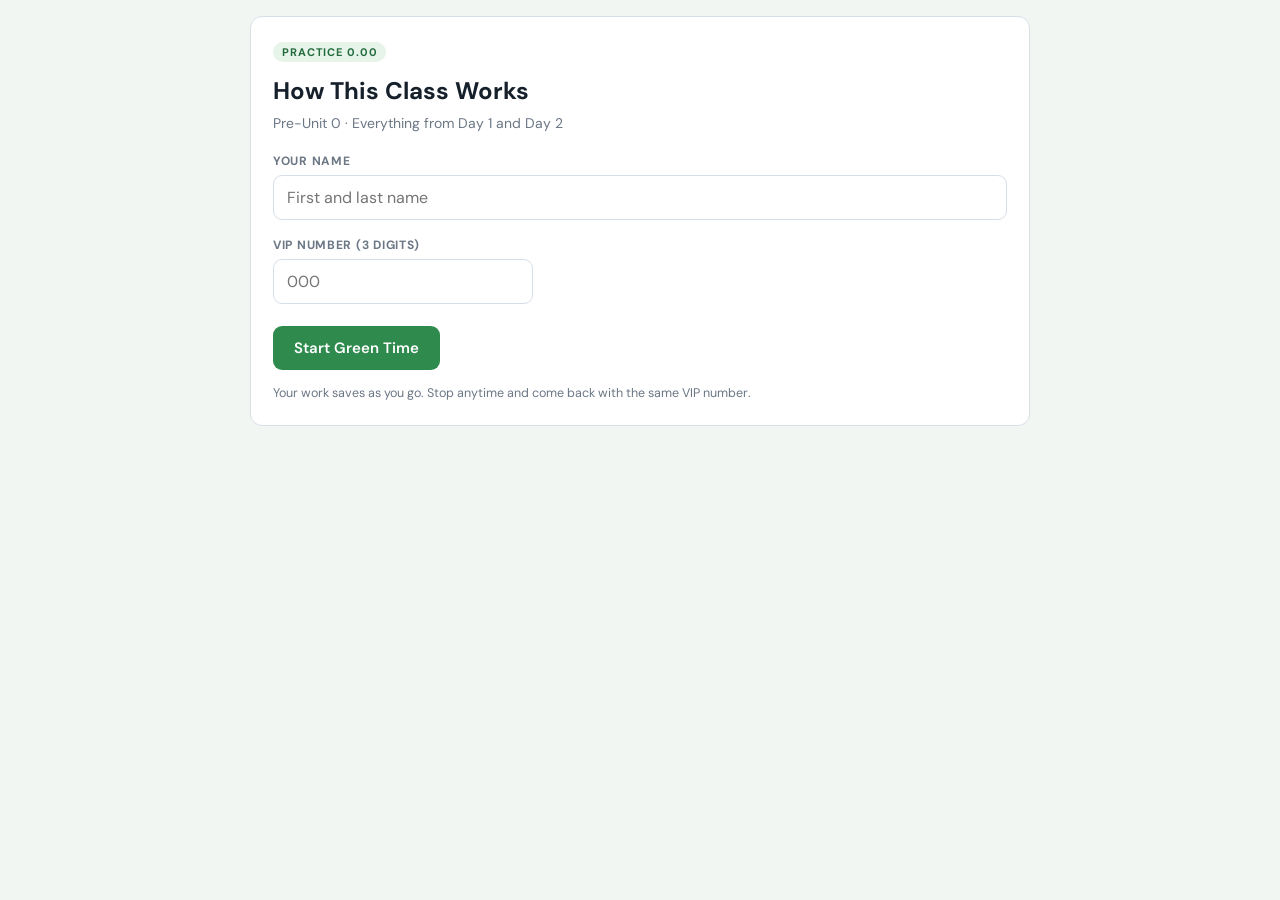
==== 0-00.html @ 8c8bc16c "Move each lesson into its matching filename; restore direct hub links Each practice file held a diff" ====
<!DOCTYPE html>
<html lang="en">
<head>
<meta charset="UTF-8">
<meta name="viewport" content="width=device-width, initial-scale=1">
<title>Practice 0.00 — How This Class Works</title>
<style>
  @import url('https://fonts.googleapis.com/css2?family=DM+Sans:wght@400;500;600;700&display=swap');
  :root{
    --ink:#15202b; --muted:#6b7785; --line:#d8dee6; --paper:#fff; --wash:#f2f6f3;
    --green:#2f8a4e; --green-soft:#e6f4ea; --green-deep:#236b3c;
    --blue:#2f6fd0; --blue-soft:#e8f0fc;
    --red:#c53d3d; --red-soft:#fdeceb;
    --gold:#e6a700; --gold-soft:#fff6dd;
    --violet:#6b4fbb; --violet-soft:#efeafc;
  }
  *{box-sizing:border-box;margin:0;padding:0}
  body{font-family:'DM Sans',system-ui,sans-serif;background:var(--wash);color:var(--ink);line-height:1.5;padding:16px}
  .shell{max-width:780px;margin:0 auto}
  .bar{background:var(--paper);border:1px solid var(--line);border-radius:12px;padding:12px 16px;margin-bottom:14px;display:flex;justify-content:space-between;align-items:center;gap:12px;flex-wrap:wrap}
  .who{font-size:13px;color:var(--muted)} .who b{color:var(--ink)}
  .code{font-size:11px;font-weight:700;letter-spacing:.08em;text-transform:uppercase;color:var(--green-deep);background:var(--green-soft);padding:3px 9px;border-radius:20px}
  .track{height:6px;background:var(--line);border-radius:6px;overflow:hidden;margin-top:10px;width:100%}
  .track > div{height:100%;background:var(--green);width:0;transition:width .3s}
  .card{background:var(--paper);border:1px solid var(--line);border-radius:12px;padding:22px;margin-bottom:14px}
  h1{font-size:24px;font-weight:700;margin-bottom:4px}
  h2{font-size:19px;font-weight:700;margin-bottom:10px}
  .sub{color:var(--muted);font-size:14px;margin-bottom:18px}
  .teach{background:var(--gold-soft);border-left:4px solid var(--gold);padding:12px 14px;border-radius:0 8px 8px 0;font-size:14px;margin-bottom:18px;white-space:pre-line}
  .extbanner{background:var(--violet-soft);border-left:4px solid var(--violet);padding:12px 14px;border-radius:0 8px 8px 0;font-size:14px;margin-bottom:18px}
  .q{border-top:1px solid var(--line);padding-top:16px;margin-top:16px}
  .q:first-of-type{border-top:0;padding-top:0;margin-top:0}
  .qnum{font-size:11px;font-weight:700;color:var(--muted);letter-spacing:.06em;margin-bottom:5px}
  .prompt{font-size:16px;margin-bottom:12px;white-space:pre-line}
  .choices{display:flex;flex-direction:column;gap:8px}
  .choice{border:1.5px solid var(--line);border-radius:9px;padding:11px 14px;cursor:pointer;font-size:15px;background:var(--paper);text-align:left;transition:.12s;font-family:inherit}
  .choice:hover{border-color:var(--green)}
  .choice.sel{border-color:var(--green);background:var(--green-soft);font-weight:600}
  input[type=text]{width:100%;max-width:260px;padding:11px 13px;border:1.5px solid var(--line);border-radius:9px;font-size:16px;font-family:inherit}
  input[type=text]:focus,textarea:focus{outline:none;border-color:var(--green)}
  textarea{width:100%;min-height:90px;padding:11px 13px;border:1.5px solid var(--line);border-radius:9px;font-size:15px;font-family:inherit;resize:vertical}
  .hint{font-size:12.5px;color:var(--muted);margin-top:6px}
  .keypad{display:flex;gap:6px;margin-top:8px;flex-wrap:wrap}
  .key{font-family:inherit;font-size:17px;font-weight:600;line-height:1;background:var(--green-soft);
       border:1.5px solid #bcdcc7;color:var(--green-deep);border-radius:8px;padding:7px 14px;cursor:pointer}
  .key:hover{background:#d5ecdd;border-color:var(--green)}
  .key:active{transform:translateY(1px)}
  .keylab{font-size:11.5px;color:var(--muted);align-self:center;margin-right:2px}
  .row{display:flex;gap:10px;align-items:center;flex-wrap:wrap;margin-top:22px}
  button{font-family:inherit;font-size:15px;font-weight:600;border-radius:9px;padding:11px 20px;border:1.5px solid transparent;cursor:pointer;transition:.12s}
  .primary{background:var(--green);color:#fff} .primary:hover{background:var(--green-deep)}
  .primary:disabled{background:#a9c9b5;cursor:not-allowed}
  .ghost{background:var(--paper);border-color:var(--line);color:var(--ink)} .ghost:hover{border-color:var(--muted)}
  .spacer{flex:1}
  .savenote{font-size:12.5px;color:var(--green);font-weight:600}
  .slidelist{display:flex;flex-direction:column;gap:8px;margin:16px 0}
  .chip{display:flex;align-items:center;gap:12px;border:1.5px solid var(--line);border-radius:9px;padding:11px 14px;cursor:pointer;background:var(--paper)}
  .chip:hover{border-color:var(--muted)}
  .chip .mark{font-size:18px;width:24px;text-align:center;flex-shrink:0}
  .chip .lbl{flex:1;font-size:14.5px} .chip .cnt{font-size:12px;color:var(--muted)}
  .chip.ok{background:var(--green-soft);border-color:#b7ddc4} .chip.ok .mark{color:var(--green)}
  .chip.bad{background:var(--red-soft);border-color:#f2c3c0} .chip.bad .mark{color:var(--red)}
  .chip.wait{background:var(--gold-soft);border-color:#ecd79a}
  .chip.ext{background:var(--violet-soft);border-color:#cfc2f0} .chip.ext .mark{color:var(--violet)}
  .score{font-size:44px;font-weight:700;line-height:1}
  .scorelab{font-size:13px;color:var(--muted);text-transform:uppercase;letter-spacing:.06em}
  .field{margin-bottom:16px}
  .field label{display:block;font-size:12px;font-weight:700;text-transform:uppercase;letter-spacing:.06em;color:var(--muted);margin-bottom:5px}
  .err{color:var(--red);font-size:13px;font-weight:600;margin-top:8px}
  .bigcheck{font-size:56px;text-align:center;margin-bottom:8px}
  .center{text-align:center}
  .hide{display:none}
  code.work{font-family:ui-monospace,Menlo,Consolas,monospace;background:#f4f6f8;padding:2px 5px;border-radius:4px;font-size:14px}
</style>
</head>
<body>
<div class="shell">

  <div id="startScreen" class="card">
    <span class="code" id="startCode"></span>
    <h1 style="margin-top:10px" id="startTitle"></h1>
    <p class="sub" id="startSub"></p>
    <div class="field">
      <label for="nameIn">Your name</label>
      <input type="text" id="nameIn" style="max-width:100%" placeholder="First and last name" autocomplete="off">
    </div>
    <div class="field">
      <label for="vipIn">VIP number (3 digits)</label>
      <input type="text" id="vipIn" inputmode="numeric" maxlength="3" placeholder="000" autocomplete="off">
    </div>
    <div id="resumeNote" class="teach hide"></div>
    <div id="startErr" class="err hide"></div>
    <div class="row"><button class="primary" id="startBtn">Start Green Time</button></div>
    <p class="hint" style="margin-top:14px">Your work saves as you go. Stop anytime and come back with the same VIP number.</p>
  </div>

  <div id="practiceScreen" class="hide">
    <div class="bar">
      <div class="who"><b id="barName"></b> · VIP <span id="barVip"></span></div>
      <span class="code" id="barCode"></span>
      <div class="track"><div id="progressFill"></div></div>
    </div>
    <div class="card" id="slideCard"></div>
    <div class="row" style="margin-top:0">
      <button class="ghost" id="backBtn">← Back</button>
      <button class="primary" id="nextBtn">Next →</button>
      <div class="spacer"></div>
      <span class="savenote" id="saveNote"></span>
      <button class="ghost" id="exitBtn">Save &amp; exit</button>
    </div>
  </div>

  <div id="reviewScreen" class="hide">
    <div class="card">
      <h2>How did you do?</h2>
      <p class="sub">Tap any slide to go back and fix it. Nothing is turned in until you press the button at the bottom.</p>
      <div style="display:flex;align-items:baseline;gap:10px;margin-bottom:6px">
        <span class="score" id="scoreNum"></span><span class="scorelab">correct</span>
      </div>
      <div class="slidelist" id="slideList"></div>
      <div class="teach" id="reviewNote"></div>
      <div class="row">
        <button class="ghost" id="reviewBackBtn">← Keep working</button>
        <div class="spacer"></div>
        <button class="primary" id="submitBtn">Turn in to Mr. Landy</button>
      </div>
      <div id="submitErr" class="err hide"></div>
    </div>
  </div>

  <div id="doneScreen" class="hide">
    <div class="card center">
      <div class="bigcheck">✅</div>
      <h2>Turned in!</h2>
      <p class="sub" id="doneSub"></p>
      <div class="teach" style="text-align:left" id="doneDetail"></div>
    </div>
  </div>

</div>

<script>
/* ==========================================================================
   EDIT ONLY THIS BLOCK TO MAKE A NEW PRACTICE SET.
   Add  extension: true  to a slide and it becomes a bonus slide:
   it still gets graded, but it does NOT count against the student's score.
   ========================================================================== */

const SUBMIT_URL = "https://script.google.com/macros/s/AKfycbzJxzE8FRVF7gA6vPOzcuPAqBF7y_oeBMVpifKrhJ--yGqUfGN-WADMdbX23rCjoY0P/exec"; // ← paste your Apps Script /exec URL here

// Symbol buttons shown under every typed-answer box (they aren't on a keyboard).
// Override per question with  keys:["÷","½"]  or switch them off with  keys:[]
const DEFAULT_KEYS = [];

const LESSON = {
  code: "0.00",
  title: "How This Class Works",
  subtitle: "Pre-Unit 0 \u00b7 Everything from Day 1 and Day 2",

  slides: [

    { title: "The Three Times",
      teach: "Blue = Focus. Green = Collaborate. Red = Assess.",
      questions: [
        { type:"mc", prompt:"Blue Time is for...", choices:["Warm up and the lesson","Practice work","Quizzes and tests","Free time"], answer:0 },
        { type:"mc", prompt:"Green Time is for...", choices:["The warm up","Practice work","Exit tickets and quizzes","Lining up"], answer:1 },
        { type:"mc", prompt:"Red Time is for...", choices:["Learning something new","Practice work","Exit tickets, quizzes, and tests","Snacks"], answer:2 }
      ]},

    { title: "What can I do, and when?",
      questions: [
        { type:"mc", prompt:"During Red Time, can you get out of your seat?", choices:["Yes","No","If you really need to","Only for the trash"], answer:1 },
        { type:"mc", prompt:"During which time can you work with friends?", choices:["Blue Time","Green Time","Red Time","All of them"], answer:1 }
      ]},

    { title: "Bathroom Boxes",
      teach: "Going during Blue Time costs the MOST boxes. That is on purpose \u2014 Blue Time is when you are being taught something new, and that is the worst time to miss.",
      questions: [
        { type:"mc", prompt:"How many bathroom boxes do you fill in if you go during GREEN Time?", choices:["1","2","3","0"], answer:0 },
        { type:"mc", prompt:"How many boxes if you go during BLUE Time?", choices:["1","2","3","0"], answer:2 },
        { type:"mc", prompt:"Which time costs you the FEWEST boxes?", choices:["Blue Time","Green Time","Red Time","They all cost the same"], answer:1 }
      ]},

    { title: "Hearts, Checks, and your score",
      teach: "Your SCORE is not your GRADE. Your score is hearts minus checks. Then you look up that score on the scale to find your grade.",
      questions: [
        { type:"mc", prompt:"Which of these is TRUE about hearts?", choices:["There is no single way to earn one \u2014 any great choice can","You only get them for correct answers","You only get them for being quiet","Everyone gets the same number each day"], answer:0 },
        { type:"mc", prompt:"What does a check mean?", choices:["You failed the assignment","Check yourself \u2014 that choice needs fixing","You were absent","You lost a heart forever"], answer:1 },
        { type:"text", prompt:"You have 6 hearts and 2 checks this week. What is your SCORE?", accept:["4"], hint:"Hearts minus checks." },
        { type:"mc", prompt:"Your score for the week is 4. What Behavior GRADE does that give you?", choices:["4","3.5","3","2.5"], answer:1, hint:"Look at the scale. A score of 2, 3, or 4 all land in the same band." }
      ]},

    { title: "When checks add up",
      teach: "Three numbers worth memorizing: 3 in a day, 4 in a day, 6 in a week.",
      questions: [
        { type:"mc", prompt:"3 checks in ONE day means...", choices:["Nothing yet","Stay in for part of lunch and write an email home","An office referral","You lose all your hearts"], answer:1 },
        { type:"mc", prompt:"4 checks in ONE day means...", choices:["Part of lunch","An office referral","A warning","An email home only"], answer:1 },
        { type:"mc", prompt:"You got 2 checks Monday, 2 Wednesday, and 2 Friday. You never hit 3 in a single day. What happens?", choices:["Nothing \u2014 you never hit 3 in a day","6 in one week means an email home","An office referral","Your score resets"], answer:1 }
      ]},

    { title: "Your grade: three ingredients",
      questions: [
        { type:"mc", prompt:"Academic Responsibility is about...", choices:["How you act in class","The work you turn in \u2014 how much, and how on time","Your exam scores","Your attendance"], answer:1 },
        { type:"mc", prompt:"Your Behavior grade comes from...", choices:["Your VIP score \u2014 hearts minus checks","Your exam average","How quiet you are","Your homework"], answer:0 },
        { type:"mc", prompt:"Which one affects your GPA?", choices:["Academic Responsibility","Behavior","Summative","All three equally"], answer:2 }
      ]},

    { title: "Getting help",
      questions: [
        { type:"mc", prompt:"You need help during Green Time. What do you do?", choices:["Shout your teacher's name","Walk up to the desk and ask","Write your name on the queue and keep working","Sit and wait silently"], answer:2 },
        { type:"mc", prompt:"Before your teacher helps you, what must you have already done?", choices:["Asked three friends","Tried it on paper or a whiteboard first","Finished everything else","Raised your hand for five minutes"], answer:1 },
        { type:"mc", prompt:"TRUE or FALSE: saying \"that is unfair\" in a calm voice in front of the whole class is fine.", choices:["True \u2014 calm is what matters","False \u2014 in front of the class is squawking, even in a calm voice"], answer:1 }
      ]},

    { title: "Your body and the calm room",
      questions: [
        { type:"mc", prompt:"Can you put your feet on a chair?", choices:["Yes, if nobody is using it","Only your own chair","Never \u2014 feet stay on the floor","Only during Green Time"], answer:2 },
        { type:"mc", prompt:"When is it okay to shout out an answer?", choices:["Whenever you know it","Never, no exceptions","When your teacher's hand is by their ear","During Green Time"], answer:2 }
      ]},

    { title: "Screens",
      questions: [
        { type:"mc", prompt:"Your teacher walks past your desk. What should you NOT do?", choices:["Keep working","Close a window or switch tabs","Look up","Ask a question"], answer:1 },
        { type:"mc", prompt:"Playing a computer game earns you...", choices:["A warning the first time","1 check","3 checks immediately","Nothing if you close it fast"], answer:2 }
      ]},

    { title: "Materials, pencils, and leaving",
      questions: [
        { type:"mc", prompt:"The entry music stops and your notebook is still in your backpack. Are you ready?", choices:["Yes, you have it with you","No \u2014 it has to be OUT on your desk","Only if you get it out fast","Only on the first day"], answer:1 },
        { type:"mc", prompt:"You forgot a pencil. What is the routine on your way in?", choices:["Ask a friend for one","Sign the sheet, take a pencil, sit down","Ask your teacher for one","Work without it"], answer:1 },
        { type:"mc", prompt:"Do you have to give that borrowed pencil back?", choices:["Yes, at the end of class","Yes, the next day","No \u2014 it is yours to keep","Only if you signed the sheet"], answer:2 }
      ]},

    { title: "Leaving class",
      teach: "Your teacher calls coordinates: \"if your x coordinate is 3, you can line up.\" But only if you are ready.",
      questions: [
        { type:"mc", prompt:"Your coordinate gets called. Before you can line up, you must be...", choices:["Just packed up","Packed up, area clear, standing behind your desk, chair tucked in","Sitting quietly with your hand up","First to the door"], answer:1 },
        { type:"mc", prompt:"Class already started and you walk in late. What do you do?", choices:["Explain why you are late","Slide in silently and do not interrupt","Wait outside until the lesson ends","Ask what you missed right away"], answer:1 }
      ]},

    { title: "GT Experts",
      teach: "The most trusted job in the room. Not everyone earns it on a given day, but anyone can.",
      questions: [
        { type:"mc", prompt:"How do you become an Expert?", choices:["Finish first","Raise your hand and ask","Finish your work, silently show your green screen, get a thumbs up","Get every question right"], answer:2 },
        { type:"mc", prompt:"A real Expert...", choices:["Shows them the answer","Asks questions \u2014 never tells","Does the first problem for them","Writes the steps on their paper"], answer:1 },
        { type:"mc", prompt:"A classmate is stuck. What is a good first question?", choices:["\"Want me to just do it for you?\"","\"What do you have so far?\"","\"This one is easy, watch.\"","\"Did you even try?\""], answer:1 },
        { type:"mc", prompt:"You coached someone and they still do not get it. What do you do?", choices:["Keep going until they understand","Do it for them so they can move on","Put a * next to their name so the teacher comes over","Erase their name from the queue"], answer:2 }
      ]},

    { title: "Explain it",
      questions: [
        { type:"written", prompt:"You finished your work early and earned an Expert badge. A classmate is stuck. Describe exactly what you do, step by step \u2014 and name one thing you must NOT do.",
          hint:"Your teacher reads this one. At least four sentences." }
      ]},

    { title: "Challenge Zone",
      extension: true,
      questions: [
        { type:"mc", prompt:"A grade of 4 means...", choices:["You passed","Outstanding \u2014 you did extra, or you are a role model","You did exactly what was expected","You need a lot of help"], answer:1 },
        { type:"mc", prompt:"Can you toss a paper ball into the trash can?", choices:["Yes, it is just trash","Only during Green Time","No \u2014 if it flies, it dies, even into the trash","Only if you make the shot"], answer:2 },
        { type:"mc", prompt:"What should you type when you ask AI for help?", choices:["\"Give me the answer to number 4.\"","\"Don't give me the answer. Help me find it.\"","\"Do my homework.\"","\"Is this right? Just say yes or no.\""], answer:1 },
        { type:"mc", prompt:"You think your teacher missed a heart you earned. What do you do?", choices:["Ask out loud right away","Ask again until they say yes","Signal silently one time and accept the answer","Write it on your VIP yourself"], answer:2 },
        { type:"text", prompt:"Your score this week is 5 hearts minus 3 checks. What is your score?", accept:["2"] },
        { type:"mc", prompt:"So what Behavior grade does that score give you?", choices:["4","3.5","3","2"], answer:1 },
        { type:"mc", prompt:"Tricky one. You have 8 hearts and 3 checks. Your score is 5 \u2014 but do you get a 4?", choices:["Yes, 5 or more is always a 4","No \u2014 a 4 also needs 1 check or fewer","Yes, checks do not matter for a 4","No, you need 6 or more"], answer:1 },
        { type:"text", prompt:"Fill in the blank from the daily chant: \"Eyes up. Hearts up. Minds ______.\"", accept:["sharp"] }
      ]}

  ]
};

/* ==========================================================================
   ENGINE — nothing below here needs editing.
   ========================================================================== */
const el = id => document.getElementById(id);
const S = { name:"", vip:"", idx:0, answers:{}, submitted:false };
const keyFor = vip => `landy_practice_${LESSON.code}_${vip}`;

function save(){
  try{
    localStorage.setItem(keyFor(S.vip), JSON.stringify({
      name:S.name, vip:S.vip, idx:S.idx, answers:S.answers,
      submitted:S.submitted, saved:new Date().toISOString()
    }));
    flashSaved();
  }catch(e){}
}
function load(vip){
  try{ const raw = localStorage.getItem(keyFor(vip)); return raw ? JSON.parse(raw) : null; }catch(e){ return null; }
}
let flashTimer;
function flashSaved(){
  const n = el('saveNote'); if(!n) return;
  n.textContent = "Saved ✓"; clearTimeout(flashTimer);
  flashTimer = setTimeout(()=>{ n.textContent=""; }, 1600);
}

function normalize(s){
  return String(s).toLowerCase().trim()
    .replace(/,/g,"").replace(/\s+/g,"")
    .replace(/÷/g,"/").replace(/dividedby/g,"/")
    .replace(/remainder/g,"r");
}
function isCorrect(q,val){
  if(q.type === "written") return null;
  if(val === undefined || val === "" || val === null) return false;
  if(q.type === "mc") return Number(val) === q.answer;
  return q.accept.some(a => normalize(a) === normalize(val));
}
const qid = (si,qi) => `s${si}q${qi}`;

function slideStatus(si){
  const sl = LESSON.slides[si];
  let graded=0, right=0, blank=0;
  sl.questions.forEach((q,qi)=>{
    const v = S.answers[qid(si,qi)];
    if(q.type === "written"){ if(!v || !String(v).trim()) blank++; return; }
    graded++;
    if(v === undefined || v === "") blank++;
    else if(isCorrect(q,v)) right++;
  });
  return {graded,right,blank,ext:!!sl.extension};
}
function totals(){
  let g=0,r=0,eg=0,er=0;
  LESSON.slides.forEach((sl,si)=>{
    const st = slideStatus(si);
    if(sl.extension){ eg+=st.graded; er+=st.right; }
    else { g+=st.graded; r+=st.right; }
  });
  return {graded:g,right:r,extGraded:eg,extRight:er};
}

function show(which){
  ['startScreen','practiceScreen','reviewScreen','doneScreen']
    .forEach(id => el(id).classList.toggle('hide', id !== which));
  window.scrollTo(0,0);
}

el('startCode').textContent = "Practice " + LESSON.code;
el('startTitle').textContent = LESSON.title;
el('startSub').textContent = LESSON.subtitle;

el('vipIn').addEventListener('input', e=>{
  e.target.value = e.target.value.replace(/\D/g,'').slice(0,3);
  const v = e.target.value, note = el('resumeNote');
  if(v.length === 3){
    const prev = load(v);
    if(prev && !prev.submitted){
      note.innerHTML = `Welcome back, <b>${escapeHtml(prev.name)}</b> — picking up on slide ${prev.idx+1}.`;
      note.classList.remove('hide');
      if(!el('nameIn').value) el('nameIn').value = prev.name;
      return;
    }
    if(prev && prev.submitted){
      note.textContent = `This VIP already turned in Practice ${LESSON.code}. Starting again replaces it.`;
      note.classList.remove('hide'); return;
    }
  }
  note.classList.add('hide');
});

el('startBtn').onclick = ()=>{
  const name = el('nameIn').value.trim(), vip = el('vipIn').value.trim(), err = el('startErr');
  if(name.length < 2){ err.textContent="Please type your full name."; err.classList.remove('hide'); return; }
  if(vip.length !== 3){ err.textContent="Your VIP number is 3 digits."; err.classList.remove('hide'); return; }
  err.classList.add('hide');
  const prev = load(vip);
  if(prev && !prev.submitted){ S.idx = prev.idx; S.answers = prev.answers || {}; }
  S.name=name; S.vip=vip; S.submitted=false;
  el('barName').textContent=name; el('barVip').textContent=vip;
  el('barCode').textContent="Practice "+LESSON.code;
  show('practiceScreen'); renderSlide();
};

function renderSlide(){
  const si=S.idx, sl=LESSON.slides[si];
  el('progressFill').style.width = (si/LESSON.slides.length*100)+"%";
  const required = LESSON.slides.filter(s=>!s.extension).length;

  let html = `<div class="sub" style="margin-bottom:6px">Slide ${si+1} of ${LESSON.slides.length}</div>`;
  html += `<h2>${escapeHtml(sl.title)}</h2>`;
  const firstExt = LESSON.slides.findIndex(s => s.extension);
  if(sl.extension){
    html += si === firstExt
      ? `<div class="extbanner">🌟 <b>Bonus round.</b> You've finished all ${required} required slides — nice. Nothing from here counts against your score, so swing away.</div>`
      : `<div class="extbanner">🌟 <b>Still bonus.</b> Doesn't count against your score.</div>`;
  }
  if(sl.teach) html += `<div class="teach">${escapeHtml(sl.teach)}</div>`;

  sl.questions.forEach((q,qi)=>{
    const id=qid(si,qi), val=S.answers[id];
    html += `<div class="q"><div class="qnum">QUESTION ${qi+1}</div><div class="prompt">${escapeHtml(q.prompt)}</div>`;
    if(q.type==="mc"){
      html += `<div class="choices">`;
      q.choices.forEach((c,ci)=>{
        html += `<button class="choice ${String(val)===String(ci)?'sel':''}" data-q="${id}" data-c="${ci}">${escapeHtml(c)}</button>`;
      });
      html += `</div>`;
    } else if(q.type==="written"){
      html += `<textarea data-q="${id}" placeholder="Write your answer here...">${escapeHtml(val||"")}</textarea>`;
    } else {
      html += `<input type="text" data-q="${id}" value="${escapeHtml(val||"")}" placeholder="Your answer" autocomplete="off">`;
      const keys = q.keys === undefined ? DEFAULT_KEYS : q.keys;
      if(keys && keys.length){
        html += `<div class="keypad"><span class="keylab">Tap to insert:</span>`;
        keys.forEach(k => { html += `<button class="key" data-ins="${escapeHtml(k)}" data-target="${id}">${escapeHtml(k)}</button>`; });
        html += `</div>`;
      }
    }
    if(q.hint) html += `<div class="hint">💡 ${escapeHtml(q.hint)}</div>`;
    html += `</div>`;
  });
  el('slideCard').innerHTML = html;

  el('slideCard').querySelectorAll('.choice').forEach(b=>{
    b.onclick=()=>{
      S.answers[b.dataset.q]=Number(b.dataset.c);
      b.parentElement.querySelectorAll('.choice').forEach(x=>x.classList.remove('sel'));
      b.classList.add('sel'); save();
    };
  });
  el('slideCard').querySelectorAll('input[type=text], textarea').forEach(inp=>{
    inp.oninput=()=>{ S.answers[inp.dataset.q]=inp.value; };
    inp.onblur=()=>save();
  });
  el('slideCard').querySelectorAll('.key').forEach(k=>{
    k.onclick=()=>{
      const inp = el('slideCard').querySelector(`input[data-q="${k.dataset.target}"]`);
      if(!inp) return;
      const a = inp.selectionStart ?? inp.value.length;
      const b = inp.selectionEnd   ?? inp.value.length;
      inp.value = inp.value.slice(0,a) + k.dataset.ins + inp.value.slice(b);
      const pos = a + k.dataset.ins.length;
      inp.focus(); inp.setSelectionRange(pos,pos);
      S.answers[inp.dataset.q] = inp.value; save();
    };
  });

  el('backBtn').style.visibility = si===0 ? 'hidden':'visible';
  el('nextBtn').textContent = si===LESSON.slides.length-1 ? "Check my work →" : "Next →";
}

el('backBtn').onclick=()=>{ if(S.idx>0){ S.idx--; save(); renderSlide(); } };
el('nextBtn').onclick=()=>{
  save();
  if(S.idx < LESSON.slides.length-1){ S.idx++; renderSlide(); } else renderReview();
};
el('exitBtn').onclick=()=>{
  save();
  alert(`Saved, ${S.name}. Come back on this same computer and type VIP ${S.vip} to pick up where you left off.`);
};

function renderReview(){
  show('reviewScreen');
  const t = totals();
  el('scoreNum').textContent = `${t.right}/${t.graded}`;

  let list="", anyBlank=false;
  LESSON.slides.forEach((sl,si)=>{
    const st=slideStatus(si);
    let cls,mark,note;
    if(sl.extension){
      cls="ext"; mark="🌟";
      note = st.blank>0 ? "bonus — optional" : `${st.right}/${st.graded} bonus correct`;
    } else if(st.blank>0){ cls="wait"; mark="•"; note="not finished"; anyBlank=true; }
    else if(st.graded===0){ cls="wait"; mark="✎"; note="Mr. Landy grades this"; }
    else if(st.right===st.graded){ cls="ok"; mark="✓"; note=`${st.right}/${st.graded} correct`; }
    else { cls="bad"; mark="✗"; note=`${st.right}/${st.graded} correct`; }
    list += `<div class="chip ${cls}" data-go="${si}"><span class="mark">${mark}</span>
      <span class="lbl"><b>Slide ${si+1}</b> — ${escapeHtml(sl.title)}</span>
      <span class="cnt">${note}</span></div>`;
  });
  el('slideList').innerHTML=list;
  el('slideList').querySelectorAll('.chip').forEach(c=>{
    c.onclick=()=>{ S.idx=Number(c.dataset.go); show('practiceScreen'); renderSlide(); };
  });

  el('reviewNote').textContent = anyBlank
    ? "Some questions are still blank. Tap those slides and finish them before you turn in."
    : "Red slides mean something's off. Go fix them — you can change any answer before turning in.";
}
el('reviewBackBtn').onclick=()=>{ show('practiceScreen'); renderSlide(); };

el('submitBtn').onclick = async ()=>{
  const btn=el('submitBtn'); btn.disabled=true; btn.textContent="Sending...";
  const t=totals();
  const payload={
    lesson:LESSON.code, lessonTitle:LESSON.title, name:S.name, vip:S.vip,
    score:t.right, outOf:t.graded, bonusScore:t.extRight, bonusOutOf:t.extGraded,
    submittedAt:new Date().toISOString(),
    answers: LESSON.slides.flatMap((sl,si)=> sl.questions.map((q,qi)=>({
      q:`${si+1}.${qi+1}`, bonus:!!sl.extension,
      response:S.answers[qid(si,qi)] ?? "",
      correct:isCorrect(q,S.answers[qid(si,qi)])
    })))
  };
  if(SUBMIT_URL){
    try{
      await fetch(SUBMIT_URL,{method:"POST",mode:"no-cors",
        headers:{"Content-Type":"text/plain;charset=utf-8"},body:JSON.stringify(payload)});
    }catch(e){}
  }
  S.submitted=true; save();
  el('doneSub').textContent=`Nice work, ${S.name}.`;
  el('doneDetail').innerHTML =
    `<b>Practice ${LESSON.code} — ${escapeHtml(LESSON.title)}</b><br>
     VIP ${S.vip} · ${t.right} of ${t.graded} correct` +
     (t.extGraded ? ` · ${t.extRight}/${t.extGraded} bonus` : ``) +
    `<br>Turned in ${new Date().toLocaleString()}`;
  show('doneScreen');
};

function escapeHtml(s){
  return String(s ?? "").replace(/[&<>"']/g,c=>({'&':'&amp;','<':'&lt;','>':'&gt;','"':'&quot;',"'":'&#39;'}[c]));
}
</script>
</body>
</html>
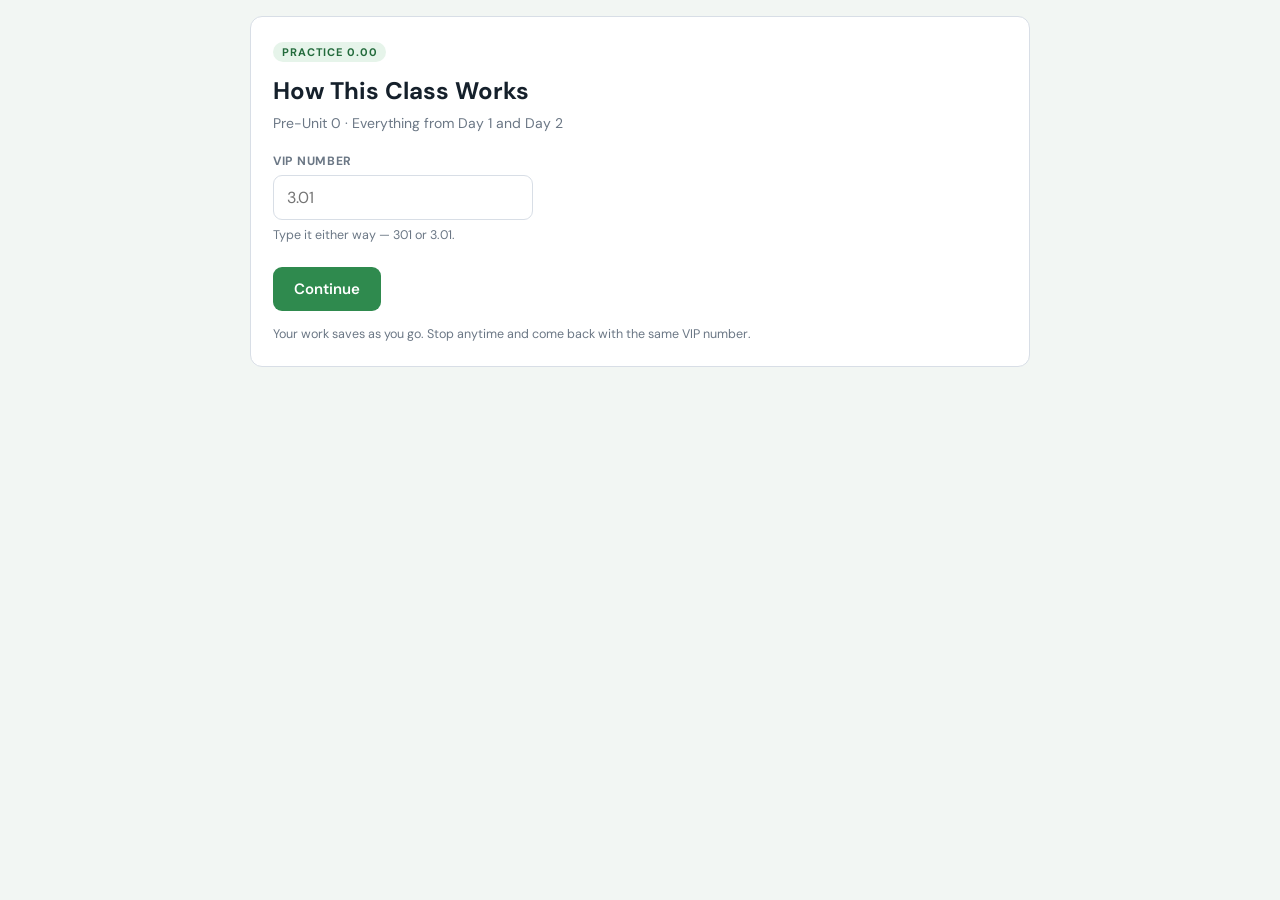
==== commit 4bcc6ad7: "Name the teacher from the roster, stack fractions, retrofit the rest Teacher names: roster.js gains " ====
--- a/0-00.html
+++ b/0-00.html
@@ -4,17 +4,10 @@
 <meta charset="UTF-8">
 <meta name="viewport" content="width=device-width, initial-scale=1">
 <title>Practice 0.00 — How This Class Works</title>
+<link rel="stylesheet" href="tokens.css">
 <style>
   @import url('https://fonts.googleapis.com/css2?family=DM+Sans:wght@400;500;600;700&display=swap');
-  :root{
-    --ink:#15202b; --muted:#6b7785; --line:#d8dee6; --paper:#fff; --wash:#f2f6f3;
-    --green:#2f8a4e; --green-soft:#e6f4ea; --green-deep:#236b3c;
-    --blue:#2f6fd0; --blue-soft:#e8f0fc;
-    --red:#c53d3d; --red-soft:#fdeceb;
-    --gold:#e6a700; --gold-soft:#fff6dd;
-    --violet:#6b4fbb; --violet-soft:#efeafc;
-  }
-  *{box-sizing:border-box;margin:0;padding:0}
+  /* Colours and the reset come from tokens.css, linked above. */
   body{font-family:'DM Sans',system-ui,sans-serif;background:var(--wash);color:var(--ink);line-height:1.5;padding:16px}
   .shell{max-width:780px;margin:0 auto}
   .bar{background:var(--paper);border:1px solid var(--line);border-radius:12px;padding:12px 16px;margin-bottom:14px;display:flex;justify-content:space-between;align-items:center;gap:12px;flex-wrap:wrap}
@@ -67,6 +60,15 @@
   .field{margin-bottom:16px}
   .field label{display:block;font-size:12px;font-weight:700;text-transform:uppercase;letter-spacing:.06em;color:var(--muted);margin-bottom:5px}
   .err{color:var(--red);font-size:13px;font-weight:600;margin-top:8px}
+  .linkish{background:none;border:0;padding:0;color:var(--blue);font-family:inherit;font-size:14px;font-weight:600;text-decoration:underline;cursor:pointer}
+  .fracprev{margin-top:7px;font-size:17px;color:var(--green-deep);min-height:1.2em}
+  .fracprev .lab{font-size:11.5px;color:var(--muted);text-transform:uppercase;letter-spacing:.06em;margin-right:7px}
+  .answers{margin:-4px 0 2px 0;display:flex;flex-direction:column;gap:2px}
+  .arow{display:flex;align-items:baseline;gap:8px;font-size:13.5px;padding:2px 14px 2px 40px}
+  .arow .aq{color:var(--muted);font-weight:700;font-size:11px;letter-spacing:.05em;flex-shrink:0;min-width:26px}
+  .arow .atext{flex:1;word-break:break-word}
+  .arow .afix{color:var(--green-deep);font-weight:600;flex-shrink:0}
+  .arow .ablank{color:var(--muted);font-style:italic}
   .bigcheck{font-size:56px;text-align:center;margin-bottom:8px}
   .center{text-align:center}
   .hide{display:none}
@@ -80,23 +82,25 @@
     <span class="code" id="startCode"></span>
     <h1 style="margin-top:10px" id="startTitle"></h1>
     <p class="sub" id="startSub"></p>
-    <div class="field">
-      <label for="nameIn">Your name</label>
-      <input type="text" id="nameIn" style="max-width:100%" placeholder="First and last name" autocomplete="off">
+    <div class="field" id="vipField">
+      <label for="vipIn">VIP number</label>
+      <input type="text" id="vipIn" inputmode="numeric" maxlength="4" placeholder="3.01" autocomplete="off">
+      <div class="hint">Type it either way — 301 or 3.01.</div>
     </div>
-    <div class="field">
-      <label for="vipIn">VIP number (3 digits)</label>
-      <input type="text" id="vipIn" inputmode="numeric" maxlength="3" placeholder="000" autocomplete="off">
-    </div>
+    <div id="confirmBox" class="teach hide"></div>
     <div id="resumeNote" class="teach hide"></div>
     <div id="startErr" class="err hide"></div>
-    <div class="row"><button class="primary" id="startBtn">Start Green Time</button></div>
+    <div class="row">
+      <button class="primary" id="lookupBtn">Continue</button>
+      <button class="primary hide" id="startBtn">That's me — start</button>
+      <button class="linkish hide" id="retryBtn">Not me, try again</button>
+    </div>
     <p class="hint" style="margin-top:14px">Your work saves as you go. Stop anytime and come back with the same VIP number.</p>
   </div>
 
   <div id="practiceScreen" class="hide">
     <div class="bar">
-      <div class="who"><b id="barName"></b> · VIP <span id="barVip"></span></div>
+      <div class="who"><b id="barWho"></b> · VIP <span id="barVip"></span></div>
       <span class="code" id="barCode"></span>
       <div class="track"><div id="progressFill"></div></div>
     </div>
@@ -122,7 +126,7 @@
       <div class="row">
         <button class="ghost" id="reviewBackBtn">← Keep working</button>
         <div class="spacer"></div>
-        <button class="primary" id="submitBtn">Turn in to Mr. Landy</button>
+        <button class="primary" id="submitBtn">Turn in</button>
       </div>
       <div id="submitErr" class="err hide"></div>
     </div>
@@ -139,6 +143,7 @@
 
 </div>
 
+<script src="roster.js"></script>
 <script>
 /* ==========================================================================
    EDIT ONLY THIS BLOCK TO MAKE A NEW PRACTICE SET.
@@ -273,13 +278,18 @@
    ENGINE — nothing below here needs editing.
    ========================================================================== */
 const el = id => document.getElementById(id);
-const S = { name:"", vip:"", idx:0, answers:{}, submitted:false };
-const keyFor = vip => `landy_practice_${LESSON.code}_${vip}`;
+/* Identity comes from roster.js — initials only, never a name. */
+const S = { vip:null, vipDisplay:"", section:"", teacher:"", teacherName:"", initials:"",
+            idx:0, answers:{}, submitted:false };
+
+/* greentime:301:0.01 — vip is the integer, setId is the lesson code. */
+const keyFor = vip => `greentime:${vip}:${LESSON.code}`;
 
 function save(){
   try{
     localStorage.setItem(keyFor(S.vip), JSON.stringify({
-      name:S.name, vip:S.vip, idx:S.idx, answers:S.answers,
+      vip:S.vip, vipDisplay:S.vipDisplay, section:S.section, teacher:S.teacher,
+      idx:S.idx, answers:S.answers,
       submitted:S.submitted, saved:new Date().toISOString()
     }));
     flashSaved();
@@ -293,6 +303,34 @@
   const n = el('saveNote'); if(!n) return;
   n.textContent = "Saved ✓"; clearTimeout(flashTimer);
   flashTimer = setTimeout(()=>{ n.textContent=""; }, 1600);
+}
+
+/* ---- stacked fractions, display only ----------------------------------
+   Storage, submission and answer-checking never see this. The student
+   types 2/5, we save and send "2/5"; this only changes how it looks.
+   Anything that isn't a plain fraction (0.625, 40, a written paragraph)
+   comes back escaped and unchanged. */
+const FRAC_ONLY  = /^(-?\d+)\/(\d+)$/;        //  2/5   -2/9
+const FRAC_MIXED = /^(-?\d+)\s+(\d+)\/(\d+)$/; //  1 3/5
+
+function looksLikeFraction(text){
+  const s = String(text ?? "").trim();
+  return FRAC_ONLY.test(s) || FRAC_MIXED.test(s);
+}
+
+function renderFraction(text){
+  const raw = String(text ?? "");
+  const s = raw.trim();
+  let whole = "", num = "", den = "", m;
+  if((m = s.match(FRAC_MIXED))){ whole = m[1]; num = m[2]; den = m[3]; }
+  else if((m = s.match(FRAC_ONLY))){ num = m[1]; den = m[2]; }
+  else return escapeHtml(raw);
+  /* escape before building: this lands in innerHTML and a kid will try it */
+  const stack = `<span class="fr"><span class="nu">${escapeHtml(num)}</span>` +
+                `<span class="de">${escapeHtml(den)}</span></span>`;
+  return whole
+    ? `<span class="fr-wrap">${escapeHtml(whole)}${stack}</span>`
+    : stack;
 }
 
 function normalize(s){
@@ -341,37 +379,93 @@
 el('startTitle').textContent = LESSON.title;
 el('startSub').textContent = LESSON.subtitle;
 
+/* Whoever we just looked up and are waiting on the student to confirm. */
+let pending = null;
+
+/* Allow digits and one dot while typing: "301" and "3.01" both work. */
 el('vipIn').addEventListener('input', e=>{
-  e.target.value = e.target.value.replace(/\D/g,'').slice(0,3);
-  const v = e.target.value, note = el('resumeNote');
-  if(v.length === 3){
-    const prev = load(v);
-    if(prev && !prev.submitted){
-      note.innerHTML = `Welcome back, <b>${escapeHtml(prev.name)}</b> — picking up on slide ${prev.idx+1}.`;
-      note.classList.remove('hide');
-      if(!el('nameIn').value) el('nameIn').value = prev.name;
-      return;
-    }
-    if(prev && prev.submitted){
-      note.textContent = `This VIP already turned in Practice ${LESSON.code}. Starting again replaces it.`;
-      note.classList.remove('hide'); return;
-    }
+  e.target.value = e.target.value.replace(/[^0-9.]/g,'').slice(0,4);
+  el('startErr').classList.add('hide');
+});
+el('vipIn').addEventListener('keydown', e=>{
+  if(e.key === 'Enter' && !el('lookupBtn').classList.contains('hide')) el('lookupBtn').click();
+});
+
+function askAgain(){
+  pending = null;
+  el('confirmBox').classList.add('hide');
+  el('resumeNote').classList.add('hide');
+  el('startBtn').classList.add('hide');
+  el('retryBtn').classList.add('hide');
+  el('lookupBtn').classList.remove('hide');
+  el('vipField').classList.remove('hide');
+  el('vipIn').readOnly = false;
+  el('vipIn').value = "";
+  el('vipIn').focus();
+}
+
+el('lookupBtn').onclick = ()=>{
+  const err = el('startErr');
+  const r = lookupVip(el('vipIn').value);
+  if(!r){
+    err.textContent = "That VIP number isn't on my list. Check your card or ask your teacher.";
+    err.classList.remove('hide');
+    return;
   }
-  note.classList.add('hide');
-});
+  err.classList.add('hide');
+  pending = r;
+
+  el('confirmBox').innerHTML =
+    `<b>${escapeHtml(r.display)} — ${escapeHtml(r.initials)}</b>, section ${escapeHtml(r.section)}.<br>Is that you?`;
+  el('confirmBox').classList.remove('hide');
+
+  const prev = load(r.vip), note = el('resumeNote');
+  if(prev && !prev.submitted){
+    note.textContent = `Picking up where you stopped — slide ${prev.idx+1}.`;
+    note.classList.remove('hide');
+  } else if(prev && prev.submitted){
+    note.textContent = `This VIP already turned in Practice ${LESSON.code}. Starting again replaces it.`;
+    note.classList.remove('hide');
+  } else {
+    note.classList.add('hide');
+  }
+
+  el('vipIn').readOnly = true;
+  el('lookupBtn').classList.add('hide');
+  el('startBtn').classList.remove('hide');
+  el('retryBtn').classList.remove('hide');
+};
+
+el('retryBtn').onclick = askAgain;
 
 el('startBtn').onclick = ()=>{
-  const name = el('nameIn').value.trim(), vip = el('vipIn').value.trim(), err = el('startErr');
-  if(name.length < 2){ err.textContent="Please type your full name."; err.classList.remove('hide'); return; }
-  if(vip.length !== 3){ err.textContent="Your VIP number is 3 digits."; err.classList.remove('hide'); return; }
-  err.classList.add('hide');
-  const prev = load(vip);
+  if(!pending) return;
+  const prev = load(pending.vip);
   if(prev && !prev.submitted){ S.idx = prev.idx; S.answers = prev.answers || {}; }
-  S.name=name; S.vip=vip; S.submitted=false;
-  el('barName').textContent=name; el('barVip').textContent=vip;
-  el('barCode').textContent="Practice "+LESSON.code;
+  S.vip = pending.vip; S.vipDisplay = pending.display;
+  S.section = pending.section; S.teacher = pending.teacher;
+  S.teacherName = pending.teacherName;
+  S.initials = pending.initials; S.submitted = false;
+  el('barWho').textContent = S.initials;
+  el('barVip').textContent = S.vipDisplay;
+  el('barCode').textContent = "Practice "+LESSON.code;
+  el('submitBtn').textContent = "Turn in to " + S.teacherName;
   show('practiceScreen'); renderSlide();
 };
+
+/* Live fraction preview under a typed answer — the moment they type the
+   slash they see it stacked. Nothing here touches the stored value. */
+function updatePreview(inp){
+  const box = el('slideCard').querySelector(`.fracprev[data-prev="${inp.dataset.q}"]`);
+  if(!box) return;
+  if(looksLikeFraction(inp.value)){
+    box.innerHTML = `<span class="lab">That's</span>` + renderFraction(inp.value);
+    box.classList.remove('hide');
+  } else {
+    box.innerHTML = "";
+    box.classList.add('hide');
+  }
+}
 
 function renderSlide(){
   const si=S.idx, sl=LESSON.slides[si];
@@ -407,6 +501,7 @@
         keys.forEach(k => { html += `<button class="key" data-ins="${escapeHtml(k)}" data-target="${id}">${escapeHtml(k)}</button>`; });
         html += `</div>`;
       }
+      html += `<div class="fracprev hide" data-prev="${id}"></div>`;
     }
     if(q.hint) html += `<div class="hint">💡 ${escapeHtml(q.hint)}</div>`;
     html += `</div>`;
@@ -421,8 +516,9 @@
     };
   });
   el('slideCard').querySelectorAll('input[type=text], textarea').forEach(inp=>{
-    inp.oninput=()=>{ S.answers[inp.dataset.q]=inp.value; };
+    inp.oninput=()=>{ S.answers[inp.dataset.q]=inp.value; updatePreview(inp); };
     inp.onblur=()=>save();
+    updatePreview(inp);   // show it straight away when resuming
   });
   el('slideCard').querySelectorAll('.key').forEach(k=>{
     k.onclick=()=>{
@@ -433,7 +529,7 @@
       inp.value = inp.value.slice(0,a) + k.dataset.ins + inp.value.slice(b);
       const pos = a + k.dataset.ins.length;
       inp.focus(); inp.setSelectionRange(pos,pos);
-      S.answers[inp.dataset.q] = inp.value; save();
+      S.answers[inp.dataset.q] = inp.value; updatePreview(inp); save();
     };
   });
 
@@ -448,8 +544,39 @@
 };
 el('exitBtn').onclick=()=>{
   save();
-  alert(`Saved, ${S.name}. Come back on this same computer and type VIP ${S.vip} to pick up where you left off.`);
+  alert(`Saved, ${S.initials}. Come back on this same computer and type VIP ${S.vipDisplay} to pick up where you left off.`);
 };
+
+/* One line per question on the review screen: what they put, and — only
+   when they answered and got it wrong — what it should have been. */
+function answerRows(si, sl){
+  let out = "";
+  sl.questions.forEach((q,qi)=>{
+    const v = S.answers[qid(si,qi)];
+    const blank = (v === undefined || v === "" || v === null);
+    let mark, body;
+    if(blank){
+      mark = "•"; body = `<span class="ablank">not answered</span>`;
+    } else if(q.type === "written"){
+      mark = "✎"; body = renderFraction(v);
+    } else if(q.type === "mc"){
+      const right = isCorrect(q, v);
+      mark = right ? "✓" : "✗";
+      body = renderFraction(q.choices[Number(v)]);
+      if(!right) body += ` <span class="afix">→ ${renderFraction(q.choices[q.answer])}</span>`;
+    } else {
+      const right = isCorrect(q, v);
+      mark = right ? "✓" : "✗";
+      body = renderFraction(v);
+      if(!right && q.accept && q.accept.length){
+        body += ` <span class="afix">→ ${renderFraction(q.accept[0])}</span>`;
+      }
+    }
+    out += `<div class="arow"><span class="aq">Q${qi+1}</span>` +
+           `<span class="amark">${mark}</span><span class="atext">${body}</span></div>`;
+  });
+  return `<div class="answers">${out}</div>`;
+}
 
 function renderReview(){
   show('reviewScreen');
@@ -464,12 +591,13 @@
       cls="ext"; mark="🌟";
       note = st.blank>0 ? "bonus — optional" : `${st.right}/${st.graded} bonus correct`;
     } else if(st.blank>0){ cls="wait"; mark="•"; note="not finished"; anyBlank=true; }
-    else if(st.graded===0){ cls="wait"; mark="✎"; note="Mr. Landy grades this"; }
+    else if(st.graded===0){ cls="wait"; mark="✎"; note=`${S.teacherName} grades this`; }
     else if(st.right===st.graded){ cls="ok"; mark="✓"; note=`${st.right}/${st.graded} correct`; }
     else { cls="bad"; mark="✗"; note=`${st.right}/${st.graded} correct`; }
     list += `<div class="chip ${cls}" data-go="${si}"><span class="mark">${mark}</span>
       <span class="lbl"><b>Slide ${si+1}</b> — ${escapeHtml(sl.title)}</span>
-      <span class="cnt">${note}</span></div>`;
+      <span class="cnt">${escapeHtml(note)}</span></div>`;
+    list += answerRows(si, sl);
   });
   el('slideList').innerHTML=list;
   el('slideList').querySelectorAll('.chip').forEach(c=>{
@@ -486,7 +614,8 @@
   const btn=el('submitBtn'); btn.disabled=true; btn.textContent="Sending...";
   const t=totals();
   const payload={
-    lesson:LESSON.code, lessonTitle:LESSON.title, name:S.name, vip:S.vip,
+    lesson:LESSON.code, lessonTitle:LESSON.title,
+    vip:S.vip, vipDisplay:S.vipDisplay, section:S.section, teacher:S.teacher,
     score:t.right, outOf:t.graded, bonusScore:t.extRight, bonusOutOf:t.extGraded,
     submittedAt:new Date().toISOString(),
     answers: LESSON.slides.flatMap((sl,si)=> sl.questions.map((q,qi)=>({
@@ -501,11 +630,13 @@
         headers:{"Content-Type":"text/plain;charset=utf-8"},body:JSON.stringify(payload)});
     }catch(e){}
   }
+  /* Mark it turned in but KEEP the answers on this machine — if the send
+     failed silently (no-cors hides that), the work is still recoverable. */
   S.submitted=true; save();
-  el('doneSub').textContent=`Nice work, ${S.name}.`;
+  el('doneSub').textContent=`Nice work, ${S.initials}.`;
   el('doneDetail').innerHTML =
     `<b>Practice ${LESSON.code} — ${escapeHtml(LESSON.title)}</b><br>
-     VIP ${S.vip} · ${t.right} of ${t.graded} correct` +
+     VIP ${S.vipDisplay} · ${t.right} of ${t.graded} correct` +
      (t.extGraded ? ` · ${t.extRight}/${t.extGraded} bonus` : ``) +
     `<br>Turned in ${new Date().toLocaleString()}`;
   show('doneScreen');
--- a/tokens.css
+++ b/tokens.css
@@ -0,0 +1,27 @@
+/* tokens.css — the shared colour variables and the box-model reset.
+   Every page links this first: the two index pages, and every practice set.
+
+   This is the ONLY place these values live. Change a colour here and it
+   changes on the hub and inside every set at the same time.
+
+   Where the hub and the sets disagreed, the SET's value won — that's the
+   screen students actually sit in front of. */
+
+:root{
+  --ink:#15202b; --muted:#6b7785; --line:#d8dee6; --paper:#fff; --wash:#f2f6f3;
+  --green:#2f8a4e; --green-soft:#e6f4ea; --green-deep:#236b3c;
+  --blue:#2f6fd0; --blue-soft:#e8f0fc;
+  --red:#c53d3d; --red-soft:#fdeceb;
+  --gold:#e6a700; --gold-soft:#fff6dd;
+  --violet:#6b4fbb; --violet-soft:#efeafc;
+}
+
+*{box-sizing:border-box;margin:0;padding:0}
+
+/* Stacked fractions. Display only — students still type and submit "2/5".
+   Built from plain spans so there is no library to load on school wifi. */
+.fr{display:inline-flex;flex-direction:column;align-items:center;
+    vertical-align:-0.42em;margin:0 .14em;line-height:1.08}
+.fr .nu{padding:0 .28em}
+.fr .de{padding:0 .28em;border-top:1.6px solid currentColor}
+.fr-wrap{display:inline-flex;align-items:center;gap:.16em}
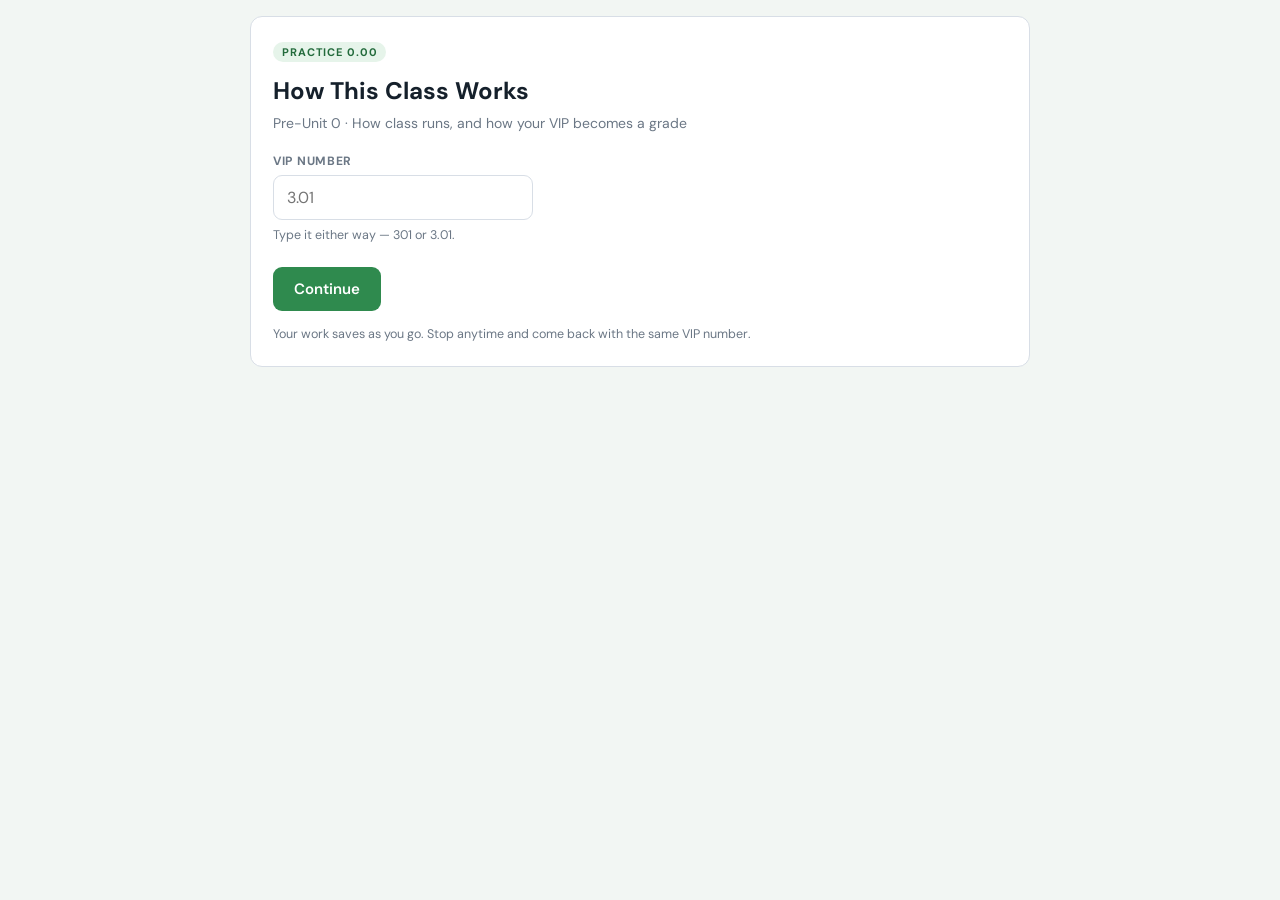
==== commit 1f691e66: "Rewrite 0.00 for the new VIP grading, and re-key its saved work The old questions taught a VIP scale" ====
--- a/0-00.html
+++ b/0-00.html
@@ -69,6 +69,13 @@
   .arow .atext{flex:1;word-break:break-word}
   .arow .afix{color:var(--green-deep);font-weight:600;flex-shrink:0}
   .arow .ablank{color:var(--muted);font-style:italic}
+  .arow .anote{color:var(--muted)}
+  /* Review rows jump to the question. Done-screen rows don't — nothing to go back to. */
+  #slideList .arow{cursor:pointer;border-radius:7px;border:1px solid transparent;transition:.12s}
+  #slideList .arow:hover{background:var(--wash);border-color:var(--line)}
+  #slideList .arow:hover .atext{text-decoration:underline}
+  .answers.flat .arow{padding-left:14px}
+  .donehead{font-size:13px;font-weight:700;text-transform:uppercase;letter-spacing:.06em;color:var(--muted);margin:18px 0 6px}
   .bigcheck{font-size:56px;text-align:center;margin-bottom:8px}
   .center{text-align:center}
   .hide{display:none}
@@ -108,6 +115,7 @@
     <div class="row" style="margin-top:0">
       <button class="ghost" id="backBtn">← Back</button>
       <button class="primary" id="nextBtn">Next →</button>
+      <button class="ghost" id="checkBtn">Check my work</button>
       <div class="spacer"></div>
       <span class="savenote" id="saveNote"></span>
       <button class="ghost" id="exitBtn">Save &amp; exit</button>
@@ -117,14 +125,14 @@
   <div id="reviewScreen" class="hide">
     <div class="card">
       <h2>How did you do?</h2>
-      <p class="sub">Tap any slide to go back and fix it. Nothing is turned in until you press the button at the bottom.</p>
+      <p class="sub">Tap any slide — or any single answer — to go back and fix it. Nothing is turned in until you press the button at the bottom.</p>
       <div style="display:flex;align-items:baseline;gap:10px;margin-bottom:6px">
         <span class="score" id="scoreNum"></span><span class="scorelab">correct</span>
       </div>
       <div class="slidelist" id="slideList"></div>
       <div class="teach" id="reviewNote"></div>
       <div class="row">
-        <button class="ghost" id="reviewBackBtn">← Keep working</button>
+        <button class="ghost" id="reviewBackBtn">← Back to my work</button>
         <div class="spacer"></div>
         <button class="primary" id="submitBtn">Turn in</button>
       </div>
@@ -138,6 +146,7 @@
       <h2>Turned in!</h2>
       <p class="sub" id="doneSub"></p>
       <div class="teach" style="text-align:left" id="doneDetail"></div>
+      <div id="doneAnswers" style="text-align:left"></div>
     </div>
   </div>
 
@@ -160,7 +169,7 @@
 const LESSON = {
   code: "0.00",
   title: "How This Class Works",
-  subtitle: "Pre-Unit 0 \u00b7 Everything from Day 1 and Day 2",
+  subtitle: "Pre-Unit 0 · How class runs, and how your VIP becomes a grade",
 
   slides: [
 
@@ -169,106 +178,74 @@
       questions: [
         { type:"mc", prompt:"Blue Time is for...", choices:["Warm up and the lesson","Practice work","Quizzes and tests","Free time"], answer:0 },
         { type:"mc", prompt:"Green Time is for...", choices:["The warm up","Practice work","Exit tickets and quizzes","Lining up"], answer:1 },
-        { type:"mc", prompt:"Red Time is for...", choices:["Learning something new","Practice work","Exit tickets, quizzes, and tests","Snacks"], answer:2 }
-      ]},
-
-    { title: "What can I do, and when?",
-      questions: [
-        { type:"mc", prompt:"During Red Time, can you get out of your seat?", choices:["Yes","No","If you really need to","Only for the trash"], answer:1 },
         { type:"mc", prompt:"During which time can you work with friends?", choices:["Blue Time","Green Time","Red Time","All of them"], answer:1 }
       ]},
 
-    { title: "Bathroom Boxes",
-      teach: "Going during Blue Time costs the MOST boxes. That is on purpose \u2014 Blue Time is when you are being taught something new, and that is the worst time to miss.",
+    { title: "Moving around the room",
+      teach: "Going during Blue Time costs the MOST bathroom boxes. That is on purpose — Blue Time is when you are being taught something new, and that is the worst time to miss.",
       questions: [
         { type:"mc", prompt:"How many bathroom boxes do you fill in if you go during GREEN Time?", choices:["1","2","3","0"], answer:0 },
-        { type:"mc", prompt:"How many boxes if you go during BLUE Time?", choices:["1","2","3","0"], answer:2 },
-        { type:"mc", prompt:"Which time costs you the FEWEST boxes?", choices:["Blue Time","Green Time","Red Time","They all cost the same"], answer:1 }
-      ]},
-
-    { title: "Hearts, Checks, and your score",
-      teach: "Your SCORE is not your GRADE. Your score is hearts minus checks. Then you look up that score on the scale to find your grade.",
-      questions: [
-        { type:"mc", prompt:"Which of these is TRUE about hearts?", choices:["There is no single way to earn one \u2014 any great choice can","You only get them for correct answers","You only get them for being quiet","Everyone gets the same number each day"], answer:0 },
-        { type:"mc", prompt:"What does a check mean?", choices:["You failed the assignment","Check yourself \u2014 that choice needs fixing","You were absent","You lost a heart forever"], answer:1 },
-        { type:"text", prompt:"You have 6 hearts and 2 checks this week. What is your SCORE?", accept:["4"], hint:"Hearts minus checks." },
-        { type:"mc", prompt:"Your score for the week is 4. What Behavior GRADE does that give you?", choices:["4","3.5","3","2.5"], answer:1, hint:"Look at the scale. A score of 2, 3, or 4 all land in the same band." }
+        { type:"mc", prompt:"Which time costs you the MOST boxes, and why?", choices:["Blue Time — it is when you are being taught something new","Green Time — you are working with friends","Red Time — you are being assessed","They all cost the same"], answer:0 }
+      ]},
+
+    { title: "Five symbols, five jobs",
+      teach: "Five symbols on your VIP. Each one has exactly ONE job. No symbol counts for two things.\n☆ star · ○ circle · ▲ triangle — these three build Academic Responsibility\n♥ heart · ✓ check — these two build Behavior\nHearts can go to one person, a table, a row, or the whole class at once.",
+      questions: [
+        { type:"mc", prompt:"A ☆ star means...", choices:["You are ready, working, and contributing","You got the answer right","You were silent the whole class","You finished before everyone else"], answer:0 },
+        { type:"mc", prompt:"A ○ circle means...", choices:["You were on time","That day's practice is finished","You helped somebody","You had your materials out"], answer:1 },
+        { type:"mc", prompt:"What is the difference between a ♥ heart and a ✓ check?", choices:["A heart is for kindness or respect — a check means fix that choice","A heart is for right answers, a check is for wrong ones","A heart cancels a check out completely","There is no real difference"], answer:0 }
+      ]},
+
+    { title: "Behavior: hearts minus checks",
+      teach: "Your Behavior SCORE is hearts minus checks. Nothing else — stars, circles and triangles never touch it.\n3 or more = 4  ·  1 or 2 = 3.5  ·  0 = 3  ·  −1 or −2 = 2.5  ·  −3 or −4 = 2  ·  −5 or lower = 1",
+      questions: [
+        { type:"text", prompt:"You have 3 hearts and 3 checks this cycle. What is your Behavior SCORE?", accept:["0"], keys:[], hint:"Hearts minus checks." },
+        { type:"mc", prompt:"A score of 0 gives you what Behavior GRADE?", choices:["4","3.5","3","2.5"], answer:2, hint:"Look at the scale carefully. Zero is not the top." },
+        { type:"mc", prompt:"You have 1 heart and 4 checks. What Behavior grade is that?", choices:["3.5","3","2.5","2"], answer:3 },
+        { type:"mc", prompt:"TRUE or FALSE: if you simply stay out of trouble all cycle and never get a check, that is a 4 in Behavior.", choices:["True — no checks means top marks","False — no hearts and no checks is a 3. A 4 means you added something to the room"], answer:1 }
       ]},
 
     { title: "When checks add up",
-      teach: "Three numbers worth memorizing: 3 in a day, 4 in a day, 6 in a week.",
-      questions: [
-        { type:"mc", prompt:"3 checks in ONE day means...", choices:["Nothing yet","Stay in for part of lunch and write an email home","An office referral","You lose all your hearts"], answer:1 },
-        { type:"mc", prompt:"4 checks in ONE day means...", choices:["Part of lunch","An office referral","A warning","An email home only"], answer:1 },
-        { type:"mc", prompt:"You got 2 checks Monday, 2 Wednesday, and 2 Friday. You never hit 3 in a single day. What happens?", choices:["Nothing \u2014 you never hit 3 in a day","6 in one week means an email home","An office referral","Your score resets"], answer:1 }
-      ]},
-
-    { title: "Your grade: three ingredients",
-      questions: [
-        { type:"mc", prompt:"Academic Responsibility is about...", choices:["How you act in class","The work you turn in \u2014 how much, and how on time","Your exam scores","Your attendance"], answer:1 },
-        { type:"mc", prompt:"Your Behavior grade comes from...", choices:["Your VIP score \u2014 hearts minus checks","Your exam average","How quiet you are","Your homework"], answer:0 },
-        { type:"mc", prompt:"Which one affects your GPA?", choices:["Academic Responsibility","Behavior","Summative","All three equally"], answer:2 }
-      ]},
-
-    { title: "Getting help",
-      questions: [
-        { type:"mc", prompt:"You need help during Green Time. What do you do?", choices:["Shout your teacher's name","Walk up to the desk and ask","Write your name on the queue and keep working","Sit and wait silently"], answer:2 },
-        { type:"mc", prompt:"Before your teacher helps you, what must you have already done?", choices:["Asked three friends","Tried it on paper or a whiteboard first","Finished everything else","Raised your hand for five minutes"], answer:1 },
-        { type:"mc", prompt:"TRUE or FALSE: saying \"that is unfair\" in a calm voice in front of the whole class is fine.", choices:["True \u2014 calm is what matters","False \u2014 in front of the class is squawking, even in a calm voice"], answer:1 }
-      ]},
-
-    { title: "Your body and the calm room",
-      questions: [
-        { type:"mc", prompt:"Can you put your feet on a chair?", choices:["Yes, if nobody is using it","Only your own chair","Never \u2014 feet stay on the floor","Only during Green Time"], answer:2 },
-        { type:"mc", prompt:"When is it okay to shout out an answer?", choices:["Whenever you know it","Never, no exceptions","When your teacher's hand is by their ear","During Green Time"], answer:2 }
-      ]},
-
-    { title: "Screens",
-      questions: [
-        { type:"mc", prompt:"Your teacher walks past your desk. What should you NOT do?", choices:["Keep working","Close a window or switch tabs","Look up","Ask a question"], answer:1 },
-        { type:"mc", prompt:"Playing a computer game earns you...", choices:["A warning the first time","1 check","3 checks immediately","Nothing if you close it fast"], answer:2 }
-      ]},
-
-    { title: "Materials, pencils, and leaving",
-      questions: [
-        { type:"mc", prompt:"The entry music stops and your notebook is still in your backpack. Are you ready?", choices:["Yes, you have it with you","No \u2014 it has to be OUT on your desk","Only if you get it out fast","Only on the first day"], answer:1 },
-        { type:"mc", prompt:"You forgot a pencil. What is the routine on your way in?", choices:["Ask a friend for one","Sign the sheet, take a pencil, sit down","Ask your teacher for one","Work without it"], answer:1 },
-        { type:"mc", prompt:"Do you have to give that borrowed pencil back?", choices:["Yes, at the end of class","Yes, the next day","No \u2014 it is yours to keep","Only if you signed the sheet"], answer:2 }
-      ]},
-
-    { title: "Leaving class",
-      teach: "Your teacher calls coordinates: \"if your x coordinate is 3, you can line up.\" But only if you are ready.",
-      questions: [
-        { type:"mc", prompt:"Your coordinate gets called. Before you can line up, you must be...", choices:["Just packed up","Packed up, area clear, standing behind your desk, chair tucked in","Sitting quietly with your hand up","First to the door"], answer:1 },
-        { type:"mc", prompt:"Class already started and you walk in late. What do you do?", choices:["Explain why you are late","Slide in silently and do not interrupt","Wait outside until the lesson ends","Ask what you missed right away"], answer:1 }
-      ]},
-
-    { title: "GT Experts",
-      teach: "The most trusted job in the room. Not everyone earns it on a given day, but anyone can.",
-      questions: [
-        { type:"mc", prompt:"How do you become an Expert?", choices:["Finish first","Raise your hand and ask","Finish your work, silently show your green screen, get a thumbs up","Get every question right"], answer:2 },
-        { type:"mc", prompt:"A real Expert...", choices:["Shows them the answer","Asks questions \u2014 never tells","Does the first problem for them","Writes the steps on their paper"], answer:1 },
-        { type:"mc", prompt:"A classmate is stuck. What is a good first question?", choices:["\"Want me to just do it for you?\"","\"What do you have so far?\"","\"This one is easy, watch.\"","\"Did you even try?\""], answer:1 },
-        { type:"mc", prompt:"You coached someone and they still do not get it. What do you do?", choices:["Keep going until they understand","Do it for them so they can move on","Put a * next to their name so the teacher comes over","Erase their name from the queue"], answer:2 }
+      teach: "One check is a warning. Two is a negative point in PowerSchool. Three and you stay in at lunch. Four is an office referral. Six in one week and an email goes home.",
+      questions: [
+        { type:"mc", prompt:"You pick up your SECOND check in one day. What happens?", choices:["Nothing yet","A negative point in PowerSchool","You stay in at lunch","An office referral"], answer:1 },
+        { type:"mc", prompt:"You got 2 checks Monday, 2 Wednesday, and 2 Friday. You never hit 3 in a single day. What happens?", choices:["Nothing — you never hit 3 in a day","Six in one week means an email home","An office referral","Your score resets"], answer:1 }
+      ]},
+
+    { title: "Academic Responsibility: three strands",
+      teach: "Academic Responsibility is THREE separate strands. Each one scores 0, 1 or 2. Add them for a score out of 6.\n☆ stars → 4 or more = 2, 2 or 3 = 1, 0 or 1 = 0\n○ circles → all done = 2, 2 or 3 = 1, 0 or 1 = 0\n▲ Delta Math → all finished = 2, 80% or more = 1, under 80% = 0",
+      questions: [
+        { type:"mc", prompt:"You earned 5 stars this cycle. What does your star strand score?", choices:["0","1","2","5"], answer:2 },
+        { type:"mc", prompt:"You finished 2 of your 4 practices this cycle. What does your circle strand score?", choices:["0","1","2","4"], answer:1 }
+      ]},
+
+    { title: "The Delta gate",
+      teach: "▲ Delta Math only counts IF your circle strand scored a 2 — meaning every practice done. Miss even one practice and Delta scores 0, no matter how much of it you finished.",
+      questions: [
+        { type:"mc", prompt:"Every practice done AND all of Delta Math finished. What does the Delta strand score?", choices:["0","1","2","3"], answer:2 },
+        { type:"mc", prompt:"You finished ALL of Delta Math, but you skipped one practice. What does the Delta strand score?", choices:["2","1","0","It does not matter"], answer:2 },
+        { type:"mc", prompt:"A student says: \"I got 3 stars, I missed one practice, and I finished all of Delta. That is 1 + 1 + 2 = 4 out of 6, so a 3.\" What did they get right, and what did they get wrong?", choices:["Everything is right","The stars and circles are right — but Delta scores 0 because a practice was missing, so it is 2 out of 6, a 2","The stars should have been 2","Delta is right — the circles should have been 0"], answer:1, hint:"Check the gate before you add." }
+      ]},
+
+    { title: "Getting help, helping others",
+      questions: [
+        { type:"mc", prompt:"You need help during Green Time. What do you do?", choices:["Shout across the room","Walk up to the desk and wait","Write your name on the queue and keep working","Sit quietly and do nothing"], answer:2 },
+        { type:"mc", prompt:"A classmate is stuck and you are an Expert. What is a good first question?", choices:["\"Want me to just do it for you?\"","\"What do you have so far?\"","\"This one is easy, watch.\"","\"Did you even try?\""], answer:1 }
       ]},
 
     { title: "Explain it",
       questions: [
-        { type:"written", prompt:"You finished your work early and earned an Expert badge. A classmate is stuck. Describe exactly what you do, step by step \u2014 and name one thing you must NOT do.",
+        { type:"written", prompt:"Your friend says: \"I talk a lot in class and I always have my stuff out, so I am definitely getting a 4 in Academic Responsibility.\" Explain why that might not be true. Use the words stars, circles and Delta somewhere in your answer.",
           hint:"Your teacher reads this one. At least four sentences." }
       ]},
 
     { title: "Challenge Zone",
       extension: true,
       questions: [
-        { type:"mc", prompt:"A grade of 4 means...", choices:["You passed","Outstanding \u2014 you did extra, or you are a role model","You did exactly what was expected","You need a lot of help"], answer:1 },
-        { type:"mc", prompt:"Can you toss a paper ball into the trash can?", choices:["Yes, it is just trash","Only during Green Time","No \u2014 if it flies, it dies, even into the trash","Only if you make the shot"], answer:2 },
-        { type:"mc", prompt:"What should you type when you ask AI for help?", choices:["\"Give me the answer to number 4.\"","\"Don't give me the answer. Help me find it.\"","\"Do my homework.\"","\"Is this right? Just say yes or no.\""], answer:1 },
-        { type:"mc", prompt:"You think your teacher missed a heart you earned. What do you do?", choices:["Ask out loud right away","Ask again until they say yes","Signal silently one time and accept the answer","Write it on your VIP yourself"], answer:2 },
-        { type:"text", prompt:"Your score this week is 5 hearts minus 3 checks. What is your score?", accept:["2"] },
-        { type:"mc", prompt:"So what Behavior grade does that score give you?", choices:["4","3.5","3","2"], answer:1 },
-        { type:"mc", prompt:"Tricky one. You have 8 hearts and 3 checks. Your score is 5 \u2014 but do you get a 4?", choices:["Yes, 5 or more is always a 4","No \u2014 a 4 also needs 1 check or fewer","Yes, checks do not matter for a 4","No, you need 6 or more"], answer:1 },
-        { type:"text", prompt:"Fill in the blank from the daily chant: \"Eyes up. Hearts up. Minds ______.\"", accept:["sharp"] }
+        { type:"text", prompt:"You have 5 hearts and 2 checks. What is your Behavior SCORE?", accept:["3"], keys:[] },
+        { type:"mc", prompt:"So what Behavior GRADE does a score of 3 give you?", choices:["4","3.5","3","2.5"], answer:0, hint:"Three is exactly where the top band starts." },
+        { type:"mc", prompt:"6 stars, every practice done, and 85% of Delta Math finished. What is your AR GRADE?", choices:["4","3.5","3","2.5"], answer:1, hint:"Score each strand, then add. 80% or more of Delta is worth 1." },
+        { type:"mc", prompt:"Hardest one. 4 stars, 3 of your 4 practices done, and ALL of Delta Math finished. What is your AR GRADE?", choices:["3.5","3","2.5","2"], answer:2, hint:"Three of four practices is not all of them. What does that do to Delta?" }
       ]}
 
   ]
@@ -280,10 +257,10 @@
 const el = id => document.getElementById(id);
 /* Identity comes from roster.js — initials only, never a name. */
 const S = { vip:null, vipDisplay:"", section:"", teacher:"", teacherName:"", initials:"",
-            idx:0, answers:{}, submitted:false };
+            idx:0, returnTo:0, answers:{}, submitted:false };
 
 /* greentime:301:0.01 — vip is the integer, setId is the lesson code. */
-const keyFor = vip => `greentime:${vip}:${LESSON.code}`;
+const keyFor = vip => `greentime:${vip}:${LESSON.code}v2`;
 
 function save(){
   try{
@@ -484,7 +461,7 @@
 
   sl.questions.forEach((q,qi)=>{
     const id=qid(si,qi), val=S.answers[id];
-    html += `<div class="q"><div class="qnum">QUESTION ${qi+1}</div><div class="prompt">${escapeHtml(q.prompt)}</div>`;
+    html += `<div class="q" data-qi="${qi}"><div class="qnum">QUESTION ${qi+1}</div><div class="prompt">${escapeHtml(q.prompt)}</div>`;
     if(q.type==="mc"){
       html += `<div class="choices">`;
       q.choices.forEach((c,ci)=>{
@@ -537,45 +514,97 @@
   el('nextBtn').textContent = si===LESSON.slides.length-1 ? "Check my work →" : "Next →";
 }
 
+/* Going to the review screen from anywhere. Remembers the slide they were
+   on so "Back to my work" puts them back, and saves first — same as Next.
+   This only looks; nothing is turned in until the button on the review screen. */
+function openReview(){
+  S.returnTo = S.idx;
+  save();
+  renderReview();
+}
+
 el('backBtn').onclick=()=>{ if(S.idx>0){ S.idx--; save(); renderSlide(); } };
 el('nextBtn').onclick=()=>{
   save();
-  if(S.idx < LESSON.slides.length-1){ S.idx++; renderSlide(); } else renderReview();
+  if(S.idx < LESSON.slides.length-1){ S.idx++; renderSlide(); } else openReview();
 };
+el('checkBtn').onclick = openReview;
+
+/* Jump straight to one question and put the cursor in it. */
+function goToQuestion(si, qi){
+  S.idx = Number(si);
+  show('practiceScreen');
+  renderSlide();
+  const q = el('slideCard').querySelector(`.q[data-qi="${qi}"]`);
+  if(!q) return;
+  q.scrollIntoView({behavior:'smooth', block:'center'});
+  const field = q.querySelector('input[type=text], textarea');
+  if(field) field.focus({preventScroll:true});
+}
 el('exitBtn').onclick=()=>{
   save();
   alert(`Saved, ${S.initials}. Come back on this same computer and type VIP ${S.vipDisplay} to pick up where you left off.`);
 };
 
-/* One line per question on the review screen: what they put, and — only
-   when they answered and got it wrong — what it should have been. */
+const arow = (label, mark, body, attrs="") =>
+  `<div class="arow"${attrs}><span class="aq">${label}</span>` +
+  `<span class="amark">${mark}</span><span class="atext">${body}</span></div>`;
+
+/* What the student sees BEFORE turning in: which ones are wrong, and what
+   they themselves put. Deliberately no correct answers here — this screen
+   sits in front of the submit button, and the point is to make them think,
+   not to let them copy their way to 100%. */
 function answerRows(si, sl){
   let out = "";
   sl.questions.forEach((q,qi)=>{
     const v = S.answers[qid(si,qi)];
     const blank = (v === undefined || v === "" || v === null);
     let mark, body;
-    if(blank){
+    if(q.type === "written"){
+      mark = "✎";
+      body = blank ? `<span class="ablank">not answered</span>`
+                   : `<span class="anote">your teacher will read this</span>`;
+    } else if(blank){
       mark = "•"; body = `<span class="ablank">not answered</span>`;
-    } else if(q.type === "written"){
-      mark = "✎"; body = renderFraction(v);
     } else if(q.type === "mc"){
-      const right = isCorrect(q, v);
-      mark = right ? "✓" : "✗";
+      mark = isCorrect(q, v) ? "✓" : "✗";
       body = renderFraction(q.choices[Number(v)]);
-      if(!right) body += ` <span class="afix">→ ${renderFraction(q.choices[q.answer])}</span>`;
     } else {
-      const right = isCorrect(q, v);
-      mark = right ? "✓" : "✗";
+      mark = isCorrect(q, v) ? "✓" : "✗";
       body = renderFraction(v);
-      if(!right && q.accept && q.accept.length){
-        body += ` <span class="afix">→ ${renderFraction(q.accept[0])}</span>`;
+    }
+    out += arow(`Q${qi+1}`, mark, body, ` data-go-s="${si}" data-go-q="${qi}"`);
+  });
+  return `<div class="answers">${out}</div>`;
+}
+
+/* What the student sees AFTER turning in, when it is too late to edit:
+   the answer to everything they missed. Nothing to game at this point. */
+function doneAnswerList(){
+  let out = "", missed = 0;
+  LESSON.slides.forEach((sl,si)=>{
+    sl.questions.forEach((q,qi)=>{
+      const v = S.answers[qid(si,qi)];
+      const blank = (v === undefined || v === "" || v === null);
+      const label = `${si+1}.${qi+1}`;
+      if(q.type === "written"){
+        out += arow(label, "✎", `<span class="anote">your teacher will read this</span>`);
+        return;
       }
-    }
-    out += `<div class="arow"><span class="aq">Q${qi+1}</span>` +
-           `<span class="amark">${mark}</span><span class="atext">${body}</span></div>`;
-  });
-  return `<div class="answers">${out}</div>`;
+      if(!blank && isCorrect(q, v)) return;          // got it — nothing to say
+      missed++;
+      const correct = q.type === "mc"
+        ? q.choices[q.answer]
+        : (q.accept && q.accept.length ? q.accept[0] : "");
+      const mine = blank
+        ? `<span class="ablank">left blank</span>`
+        : (q.type === "mc" ? renderFraction(q.choices[Number(v)]) : renderFraction(v));
+      out += arow(label, "✗", `${mine} <span class="afix">→ ${renderFraction(correct)}</span>`);
+    });
+  });
+  if(!out) return "";
+  return `<div class="donehead">${missed ? "The ones to look at" : "For your teacher"}</div>` +
+         `<div class="answers flat">${out}</div>`;
 }
 
 function renderReview(){
@@ -603,12 +632,15 @@
   el('slideList').querySelectorAll('.chip').forEach(c=>{
     c.onclick=()=>{ S.idx=Number(c.dataset.go); show('practiceScreen'); renderSlide(); };
   });
+  el('slideList').querySelectorAll('.arow[data-go-s]').forEach(r=>{
+    r.onclick=()=>goToQuestion(r.dataset.goS, r.dataset.goQ);
+  });
 
   el('reviewNote').textContent = anyBlank
     ? "Some questions are still blank. Tap those slides and finish them before you turn in."
     : "Red slides mean something's off. Go fix them — you can change any answer before turning in.";
 }
-el('reviewBackBtn').onclick=()=>{ show('practiceScreen'); renderSlide(); };
+el('reviewBackBtn').onclick=()=>{ S.idx = S.returnTo; show('practiceScreen'); renderSlide(); };
 
 el('submitBtn').onclick = async ()=>{
   const btn=el('submitBtn'); btn.disabled=true; btn.textContent="Sending...";
@@ -639,6 +671,7 @@
      VIP ${S.vipDisplay} · ${t.right} of ${t.graded} correct` +
      (t.extGraded ? ` · ${t.extRight}/${t.extGraded} bonus` : ``) +
     `<br>Turned in ${new Date().toLocaleString()}`;
+  el('doneAnswers').innerHTML = doneAnswerList();
   show('doneScreen');
 };
 
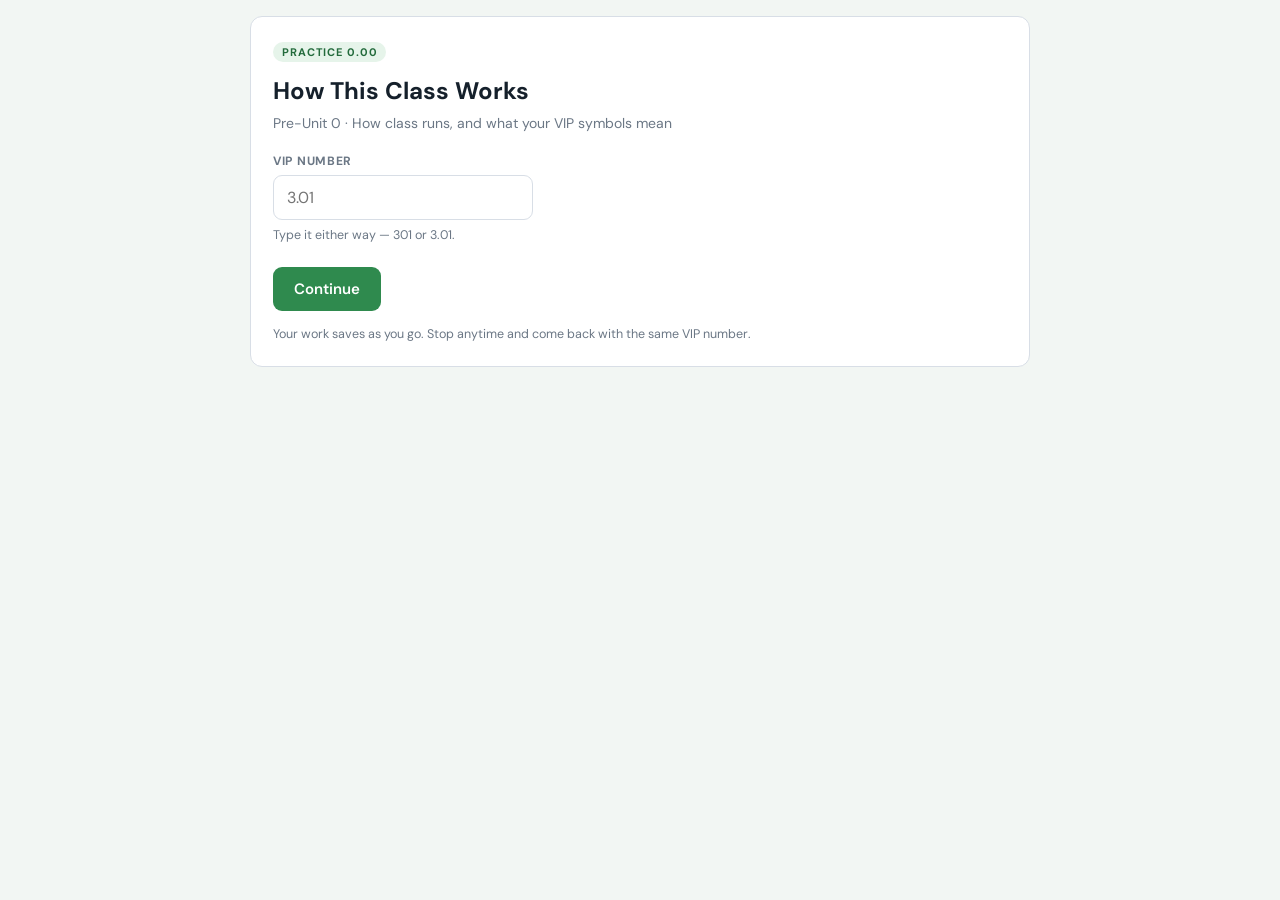
==== commit 5cc50443: "Move the 0.00 grade math into the Challenge Zone and simplify the wording The required slides now te" ====
--- a/0-00.html
+++ b/0-00.html
@@ -169,83 +169,83 @@
 const LESSON = {
   code: "0.00",
   title: "How This Class Works",
-  subtitle: "Pre-Unit 0 · How class runs, and how your VIP becomes a grade",
+  subtitle: "Pre-Unit 0 · How class runs, and what your VIP symbols mean",
 
   slides: [
 
     { title: "The Three Times",
-      teach: "Blue = Focus. Green = Collaborate. Red = Assess.",
-      questions: [
-        { type:"mc", prompt:"Blue Time is for...", choices:["Warm up and the lesson","Practice work","Quizzes and tests","Free time"], answer:0 },
+      teach: "Blue = Focus. You learn something new.\nGreen = Collaborate. You work, and you can work together.\nRed = Assess. You show what you know, on your own.",
+      questions: [
+        { type:"mc", prompt:"Blue Time is for...", choices:["The warm up and the lesson","Practice work","Quizzes and tests","Free time"], answer:0 },
         { type:"mc", prompt:"Green Time is for...", choices:["The warm up","Practice work","Exit tickets and quizzes","Lining up"], answer:1 },
-        { type:"mc", prompt:"During which time can you work with friends?", choices:["Blue Time","Green Time","Red Time","All of them"], answer:1 }
+        { type:"mc", prompt:"In which time can you work with friends?", choices:["Blue Time","Green Time","Red Time","All of them"], answer:1 }
       ]},
 
     { title: "Moving around the room",
-      teach: "Going during Blue Time costs the MOST bathroom boxes. That is on purpose — Blue Time is when you are being taught something new, and that is the worst time to miss.",
+      teach: "Bathroom boxes: Blue Time costs 3. Red Time costs 2. Green Time costs 1.\nBlue Time costs the most on purpose. Blue Time is when you learn something new, so it is the worst time to be away.",
       questions: [
         { type:"mc", prompt:"How many bathroom boxes do you fill in if you go during GREEN Time?", choices:["1","2","3","0"], answer:0 },
-        { type:"mc", prompt:"Which time costs you the MOST boxes, and why?", choices:["Blue Time — it is when you are being taught something new","Green Time — you are working with friends","Red Time — you are being assessed","They all cost the same"], answer:0 }
+        { type:"mc", prompt:"Which time costs you the MOST boxes, and why?", choices:["Blue Time — it is when you learn something new","Green Time — you are working with friends","Red Time — you are taking a test","They all cost the same"], answer:0 }
       ]},
 
     { title: "Five symbols, five jobs",
-      teach: "Five symbols on your VIP. Each one has exactly ONE job. No symbol counts for two things.\n☆ star · ○ circle · ▲ triangle — these three build Academic Responsibility\n♥ heart · ✓ check — these two build Behavior\nHearts can go to one person, a table, a row, or the whole class at once.",
-      questions: [
-        { type:"mc", prompt:"A ☆ star means...", choices:["You are ready, working, and contributing","You got the answer right","You were silent the whole class","You finished before everyone else"], answer:0 },
-        { type:"mc", prompt:"A ○ circle means...", choices:["You were on time","That day's practice is finished","You helped somebody","You had your materials out"], answer:1 },
-        { type:"mc", prompt:"What is the difference between a ♥ heart and a ✓ check?", choices:["A heart is for kindness or respect — a check means fix that choice","A heart is for right answers, a check is for wrong ones","A heart cancels a check out completely","There is no real difference"], answer:0 }
-      ]},
-
-    { title: "Behavior: hearts minus checks",
-      teach: "Your Behavior SCORE is hearts minus checks. Nothing else — stars, circles and triangles never touch it.\n3 or more = 4  ·  1 or 2 = 3.5  ·  0 = 3  ·  −1 or −2 = 2.5  ·  −3 or −4 = 2  ·  −5 or lower = 1",
-      questions: [
-        { type:"text", prompt:"You have 3 hearts and 3 checks this cycle. What is your Behavior SCORE?", accept:["0"], keys:[], hint:"Hearts minus checks." },
-        { type:"mc", prompt:"A score of 0 gives you what Behavior GRADE?", choices:["4","3.5","3","2.5"], answer:2, hint:"Look at the scale carefully. Zero is not the top." },
-        { type:"mc", prompt:"You have 1 heart and 4 checks. What Behavior grade is that?", choices:["3.5","3","2.5","2"], answer:3 },
-        { type:"mc", prompt:"TRUE or FALSE: if you simply stay out of trouble all cycle and never get a check, that is a 4 in Behavior.", choices:["True — no checks means top marks","False — no hearts and no checks is a 3. A 4 means you added something to the room"], answer:1 }
+      teach: "There are five symbols on your VIP. Each one has ONE job. No symbol does two jobs.\n☆ star · ○ circle · ▲ triangle — these three build your Academic Responsibility grade.\n♥ heart · ✓ check — these two build your Behavior grade.\nA heart can go to one person, a table, a row, or the whole class.",
+      questions: [
+        { type:"mc", prompt:"A ☆ star means...", choices:["You are ready, working, and joining in","You got the answer right","You were quiet the whole class","You finished before everyone else"], answer:0 },
+        { type:"mc", prompt:"A ○ circle means...", choices:["You were on time","You finished that day's practice","You helped somebody","You had your things out"], answer:1 },
+        { type:"mc", prompt:"What is the difference between a ♥ heart and a ✓ check?", choices:["A heart is for being kind or respectful. A check means: fix that choice.","A heart is for right answers. A check is for wrong answers.","A heart makes a check go away.","There is no real difference."], answer:0 }
+      ]},
+
+    { title: "Hearts and checks",
+      teach: "Hearts and checks are the only two symbols that change your Behavior grade.\nYour Behavior score = hearts − checks.\nStars, circles and triangles never change it.",
+      questions: [
+        { type:"text", prompt:"You have 3 hearts and 3 checks. What is your Behavior score?", accept:["0"], keys:[], hint:"Hearts minus checks." },
+        { type:"text", prompt:"You have 5 hearts and 1 check. What is your Behavior score?", accept:["4"], keys:[] },
+        { type:"mc", prompt:"TRUE or FALSE: getting a lot of stars will help your Behavior grade.", choices:["True — stars help every grade","False — stars only help Academic Responsibility"], answer:1 }
       ]},
 
     { title: "When checks add up",
-      teach: "One check is a warning. Two is a negative point in PowerSchool. Three and you stay in at lunch. Four is an office referral. Six in one week and an email goes home.",
-      questions: [
-        { type:"mc", prompt:"You pick up your SECOND check in one day. What happens?", choices:["Nothing yet","A negative point in PowerSchool","You stay in at lunch","An office referral"], answer:1 },
-        { type:"mc", prompt:"You got 2 checks Monday, 2 Wednesday, and 2 Friday. You never hit 3 in a single day. What happens?", choices:["Nothing — you never hit 3 in a day","Six in one week means an email home","An office referral","Your score resets"], answer:1 }
-      ]},
-
-    { title: "Academic Responsibility: three strands",
-      teach: "Academic Responsibility is THREE separate strands. Each one scores 0, 1 or 2. Add them for a score out of 6.\n☆ stars → 4 or more = 2, 2 or 3 = 1, 0 or 1 = 0\n○ circles → all done = 2, 2 or 3 = 1, 0 or 1 = 0\n▲ Delta Math → all finished = 2, 80% or more = 1, under 80% = 0",
-      questions: [
-        { type:"mc", prompt:"You earned 5 stars this cycle. What does your star strand score?", choices:["0","1","2","5"], answer:2 },
-        { type:"mc", prompt:"You finished 2 of your 4 practices this cycle. What does your circle strand score?", choices:["0","1","2","4"], answer:1 }
-      ]},
-
-    { title: "The Delta gate",
-      teach: "▲ Delta Math only counts IF your circle strand scored a 2 — meaning every practice done. Miss even one practice and Delta scores 0, no matter how much of it you finished.",
-      questions: [
-        { type:"mc", prompt:"Every practice done AND all of Delta Math finished. What does the Delta strand score?", choices:["0","1","2","3"], answer:2 },
-        { type:"mc", prompt:"You finished ALL of Delta Math, but you skipped one practice. What does the Delta strand score?", choices:["2","1","0","It does not matter"], answer:2 },
-        { type:"mc", prompt:"A student says: \"I got 3 stars, I missed one practice, and I finished all of Delta. That is 1 + 1 + 2 = 4 out of 6, so a 3.\" What did they get right, and what did they get wrong?", choices:["Everything is right","The stars and circles are right — but Delta scores 0 because a practice was missing, so it is 2 out of 6, a 2","The stars should have been 2","Delta is right — the circles should have been 0"], answer:1, hint:"Check the gate before you add." }
+      teach: "In ONE day:\n1 check = a warning\n2 checks = a negative point in PowerSchool\n3 checks = you stay in at lunch\n4 checks = an office referral\n6 checks in one week = an email goes home.",
+      questions: [
+        { type:"mc", prompt:"You get your SECOND check in one day. What happens?", choices:["Nothing yet","A negative point in PowerSchool","You stay in at lunch","An office referral"], answer:1 },
+        { type:"mc", prompt:"You got 2 checks Monday, 2 checks Wednesday, and 2 checks Friday. You never got 3 in one day. What happens?", choices:["Nothing — you never got 3 in one day","6 checks in one week means an email goes home","An office referral","Your score goes back to zero"], answer:1 }
+      ]},
+
+    { title: "What builds Academic Responsibility",
+      teach: "Three symbols build your Academic Responsibility grade:\n☆ star — you are ready, working, and joining in\n○ circle — you finished that day's practice\n▲ triangle — you finished Delta Math\nHearts and checks are not part of it.",
+      questions: [
+        { type:"mc", prompt:"Which symbol shows that you finished that day's practice?", choices:["☆ star","○ circle","▲ triangle","♥ heart"], answer:1 },
+        { type:"mc", prompt:"Which symbol is about Delta Math?", choices:["☆ star","○ circle","▲ triangle","✓ check"], answer:2 },
+        { type:"mc", prompt:"You were kind to a classmate and got a heart. Does that help your Academic Responsibility grade?", choices:["Yes, hearts help every grade","No — hearts only help Behavior","Only if you also got a star","Only on Delta Math days"], answer:1 }
+      ]},
+
+    { title: "The Delta Math rule",
+      teach: "Delta Math only counts if you finished ALL of your practices first.\nIf you miss even one practice, Delta Math does not count at all — even if you finished every single question.",
+      questions: [
+        { type:"mc", prompt:"You finished all of Delta Math, but you missed one practice. Does Delta Math count?", choices:["Yes, you finished it","No — you have to finish all your practices first","Only half of it counts","Only if you finished it early"], answer:1 },
+        { type:"mc", prompt:"What do you have to do FIRST, before Delta Math can help your grade?", choices:["Get 4 stars","Finish all of your practices","Get a heart","Ask the teacher"], answer:1 }
       ]},
 
     { title: "Getting help, helping others",
       questions: [
-        { type:"mc", prompt:"You need help during Green Time. What do you do?", choices:["Shout across the room","Walk up to the desk and wait","Write your name on the queue and keep working","Sit quietly and do nothing"], answer:2 },
-        { type:"mc", prompt:"A classmate is stuck and you are an Expert. What is a good first question?", choices:["\"Want me to just do it for you?\"","\"What do you have so far?\"","\"This one is easy, watch.\"","\"Did you even try?\""], answer:1 }
+        { type:"mc", prompt:"You need help during Green Time. What do you do?", choices:["Shout across the room","Walk up to the desk and wait there","Write your name on the help queue and keep working","Sit quietly and do nothing"], answer:2 },
+        { type:"mc", prompt:"A classmate is stuck, and you are an Expert. What is a good first question to ask them?", choices:["\"Do you want me to just do it for you?\"","\"What do you have so far?\"","\"This one is easy, watch.\"","\"Did you even try?\""], answer:1 }
       ]},
 
     { title: "Explain it",
       questions: [
-        { type:"written", prompt:"Your friend says: \"I talk a lot in class and I always have my stuff out, so I am definitely getting a 4 in Academic Responsibility.\" Explain why that might not be true. Use the words stars, circles and Delta somewhere in your answer.",
-          hint:"Your teacher reads this one. At least four sentences." }
+        { type:"written", prompt:"Your friend says: \"I talk a lot in class and I always have my things out. So my Academic Responsibility will be great.\" Explain why that might not be true. Use the words stars, circles and Delta Math in your answer.",
+          hint:"Your teacher reads this one. Write at least four sentences." }
       ]},
 
     { title: "Challenge Zone",
       extension: true,
-      questions: [
-        { type:"text", prompt:"You have 5 hearts and 2 checks. What is your Behavior SCORE?", accept:["3"], keys:[] },
-        { type:"mc", prompt:"So what Behavior GRADE does a score of 3 give you?", choices:["4","3.5","3","2.5"], answer:0, hint:"Three is exactly where the top band starts." },
-        { type:"mc", prompt:"6 stars, every practice done, and 85% of Delta Math finished. What is your AR GRADE?", choices:["4","3.5","3","2.5"], answer:1, hint:"Score each strand, then add. 80% or more of Delta is worth 1." },
-        { type:"mc", prompt:"Hardest one. 4 stars, 3 of your 4 practices done, and ALL of Delta Math finished. What is your AR GRADE?", choices:["3.5","3","2.5","2"], answer:2, hint:"Three of four practices is not all of them. What does that do to Delta?" }
+      teach: "This is the math we will do together on Day A. Try it early if you want to.\n\nBEHAVIOR: score = hearts − checks\n3 or more = 4 · 1 or 2 = 3.5 · 0 = 3 · −1 or −2 = 2.5 · −3 or −4 = 2 · −5 or lower = 1\n\nACADEMIC RESPONSIBILITY: give each of the three symbols a 0, 1 or 2. Then add them up, out of 6.\n☆ stars: 4 or more = 2 · 2 or 3 = 1 · 0 or 1 = 0\n○ circles: all done = 2 · 2 or 3 = 1 · 0 or 1 = 0\n▲ Delta Math: all finished = 2 · 80% or more = 1 · under 80% = 0 — and remember, it is 0 anyway unless circles got a 2\nYour total out of 6: 6 = 4 · 5 = 3.5 · 4 = 3 · 3 = 2.5 · 2 = 2 · 1 or 0 = 1",
+      questions: [
+        { type:"text", prompt:"You have 5 hearts and 2 checks. What is your Behavior score?", accept:["3"], keys:[] },
+        { type:"mc", prompt:"What Behavior grade does a score of 3 give you?", choices:["4","3.5","3","2.5"], answer:0 },
+        { type:"mc", prompt:"6 stars, all practices done, and 85% of Delta Math finished. What is your Academic Responsibility grade?", choices:["4","3.5","3","2.5"], answer:1, hint:"Give each symbol a 0, 1 or 2. Then add." },
+        { type:"mc", prompt:"Hardest one. 4 stars, 3 of your 4 practices done, and ALL of Delta Math finished. What is your Academic Responsibility grade?", choices:["3.5","3","2.5","2"], answer:2, hint:"3 practices out of 4 is not all of them. What does that do to Delta Math?" }
       ]}
 
   ]
